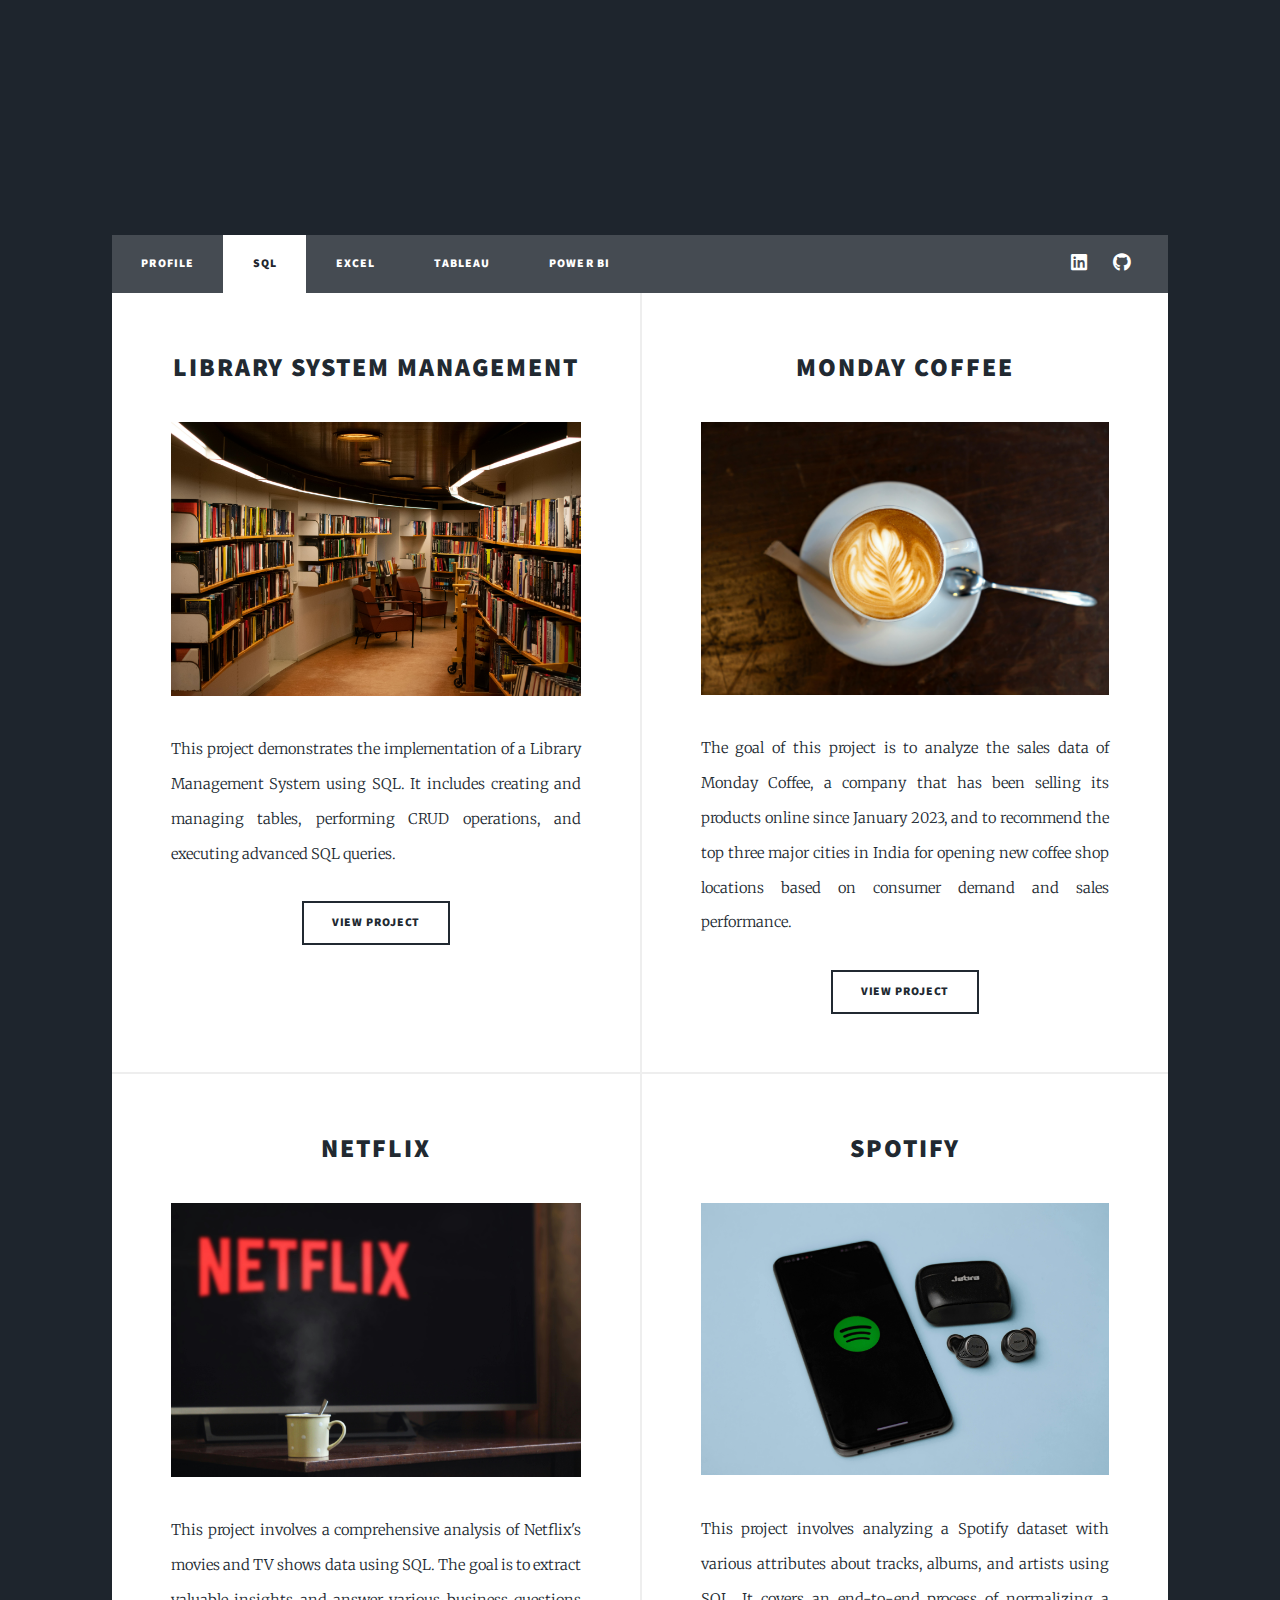
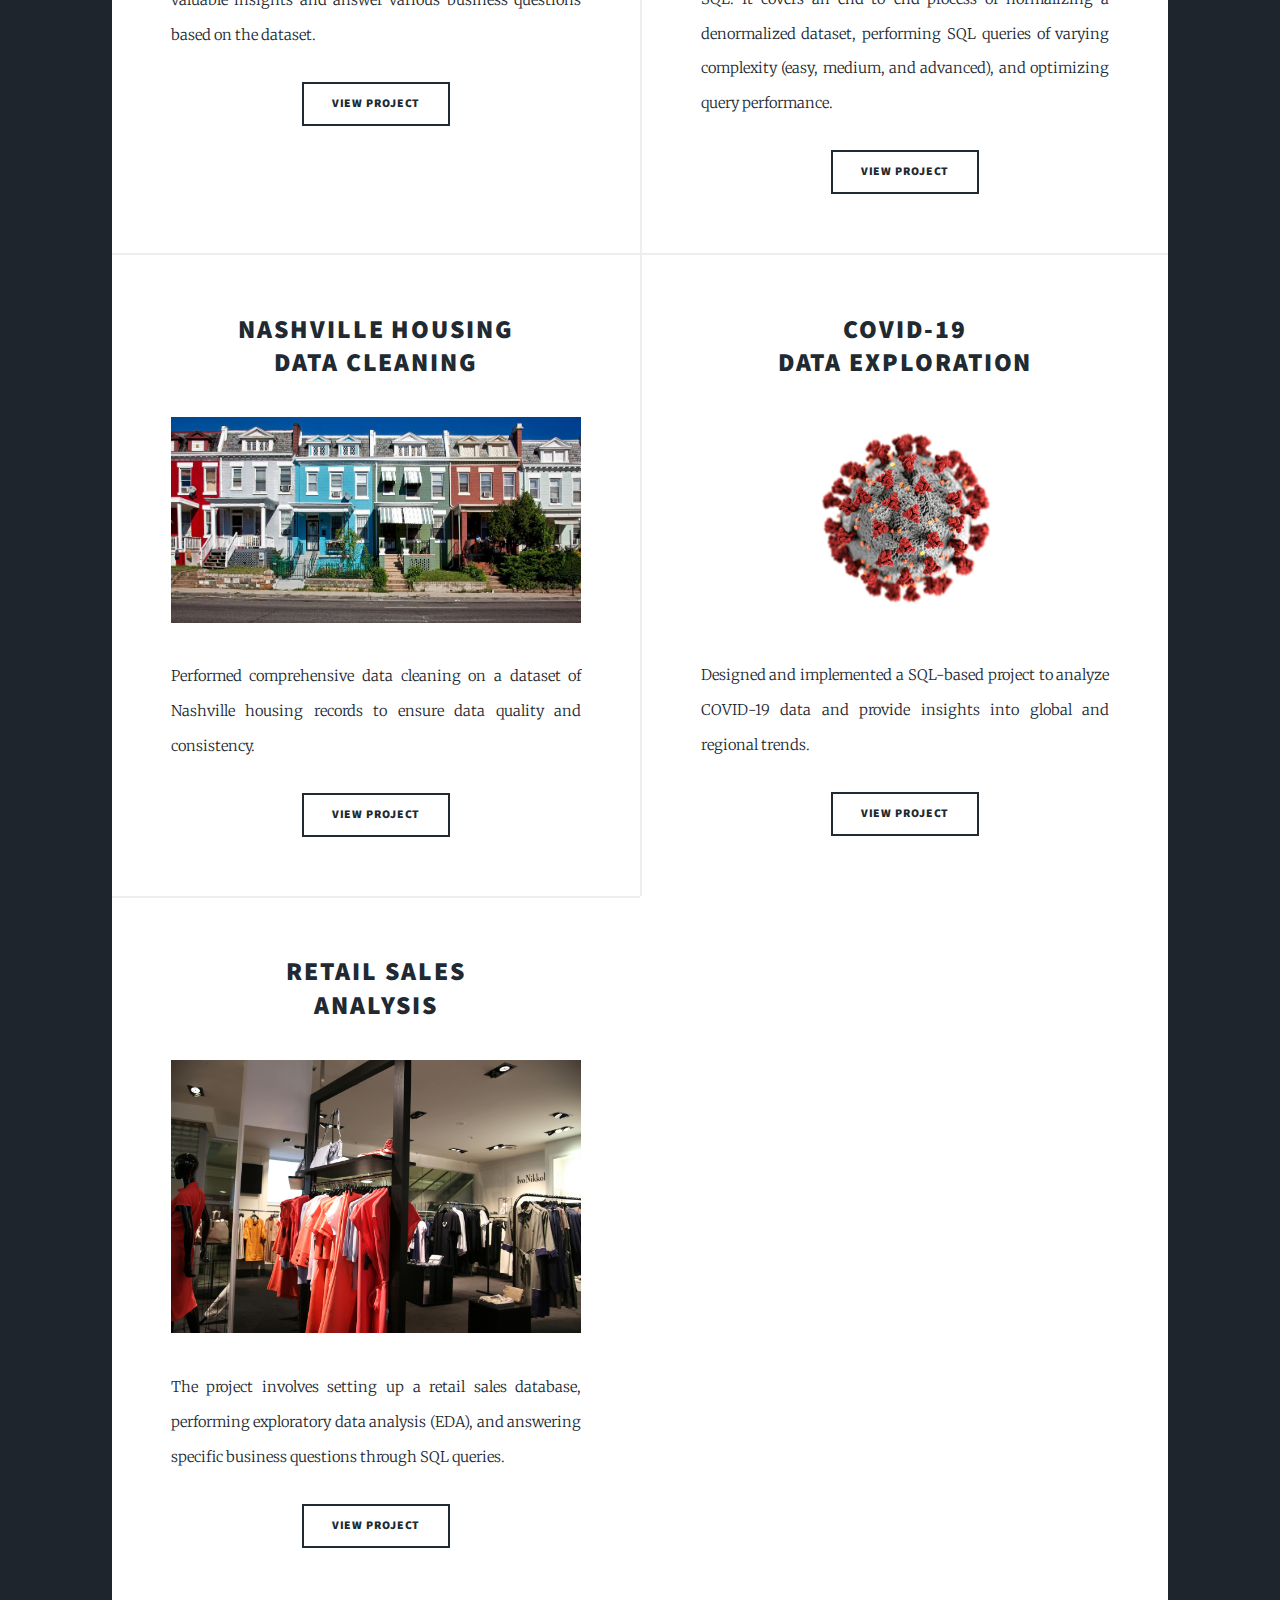
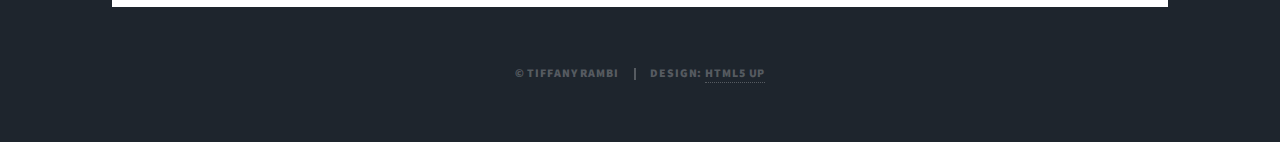
==== index.html @ 9aa333b2 "Add files via upload" ====
<!DOCTYPE HTML>
<!--
	Massively by HTML5 UP
	html5up.net | @ajlkn
	Free for personal and commercial use under the CCA 3.0 license (html5up.net/license)
-->
<html>
	<head>
		<title>Tiffany Rambi</title>
		<meta charset="utf-8" />
		<meta name="viewport" content="width=device-width, initial-scale=1, user-scalable=no" />
		<link rel="stylesheet" href="assets/css/main.css" />
		<noscript><link rel="stylesheet" href="assets/css/noscript.css" /></noscript>
	</head>
	<body class="is-preload">

		<!-- Wrapper -->
			<div>
				<!-- Header -->
					<header id="header">
						<a href="index.html" ></a>
					</header>

				<!-- Nav -->
					<nav id="nav">
						<ul class="links">
							<li><a href="profile.html">Profile</a></li>
							<li class="active"><a href="index.html">SQL</a></li>
							<li><a href="excel.html">Excel</a></li>
							<li><a href="tableau.html">Tableau</a></li>
							<li><a href="power-bi.html">Power BI</a></li>
							<!-- <li><a href="python.html">Python</a></li> -->
							<!--<li><a href="elements.html">Elements</a></li> -->
						</ul>
						<ul class="icons">
							<li><a href="https://www.linkedin.com/in/tiffany-r-a804b2203/" target= "_blank" class="icon brands fa-linkedin"><span class="label">Instagram</span></a></li>
							<li><a href="https://github.com/tiffanyrambi" target= "_blank" class="icon brands fa-github"><span class="label">GitHub</span></a></li>
						</ul>
					</nav>

				<!-- Main -->
					<div id="main">

						<!-- Posts -->
							<section class="posts">
								
								<article>
									<header>
										<h2>Library System Management</h2>
									</header>
									<a class="image fit"><img src="images/library.jpg" alt="" /></a>
									<p>This project demonstrates the implementation of a Library Management System using SQL. It includes creating and managing tables, performing CRUD operations, and executing advanced SQL queries.</p>
									<ul class="actions special">
										<li>
											<a href="https://github.com/tiffanyrambi/Library-System-Management-SQL-Project" target = "_blank" class="button">
												View Project
											</a>
										</li>
									</ul>
								</article>
								<article>
									<header>
										<h2>Monday Coffee</h2>
									</header>
									<a class="image fit"><img src="images/coffee.jpg" alt="" /></a>
									<p>The goal of this project is to analyze the sales data of Monday Coffee, a company that has been selling its products online since January 2023, and to recommend the top three major cities in India for opening new coffee shop locations based on consumer demand and sales performance.</p>
									<ul class="actions special">
										<li>
											<a href="https://github.com/tiffanyrambi/Monday-Coffee-SQL-Project" target = "_blank" class="button">
												View Project
											</a>
										</li>
									</ul>
								</article>
								<article>
									<header>
										<h2>Netflix</h2>
									</header>
									<a class="image fit"><img src="images/netflix.jpg" alt="" /></a>
									<p>This project involves a comprehensive analysis of Netflix's movies and TV shows data using SQL. The goal is to extract valuable insights and answer various business questions based on the dataset. </p>
									<ul class="actions special">
										<li>
											<a href="https://github.com/tiffanyrambi/Netflix-SQL-Project" target = "_blank" class="button">
												View Project
											</a>
										</li>
									</ul>
								</article>
								<article>
									<header>
										<h2>Spotify</h2>
									</header>
									<a class="image fit"><img src="images/spotify1.jpg" alt="" /></a>
									<p>This project involves analyzing a Spotify dataset with various attributes about tracks, albums, and artists using SQL. It covers an end-to-end process of normalizing a denormalized dataset, performing SQL queries of varying complexity (easy, medium, and advanced), and optimizing query performance. </p>
									<ul class="actions special">
										<li>
											<a href="https://github.com/tiffanyrambi/Spotify-SQL-Project" target = "_blank" class="button">
												View Project
											</a>
										</li>
									</ul>
								</article>
								<article>
									<header>
										<h2>Nashville Housing<br />Data Cleaning</h2>
									</header>
									<a class="image fit"><img src="images/house.jpg" alt="" /></a>
									<p>Performed comprehensive data cleaning on a dataset of Nashville housing records to ensure data quality and consistency.</p>
									<ul class="actions special">
										<li><a href="https://github.com/tiffanyrambi/Nashville-Housing-SQL-Project" target= "_blank"class="button">View Project</a></li>
									</ul>
								</article>
								<article>
									<header>
										<h2>Covid-19<br />Data Exploration</h2>
									</header>
									<a class="image fit"><img src="images/covid.png" alt="" /></a>
									<p>Designed and implemented a SQL-based project to analyze COVID-19 data and provide insights into global and regional trends.</p>
									<ul class="actions special">
										<li>
											<a href="https://github.com/tiffanyrambi/Covid-19-SQL-Project" target = "_blank" class="button">
												View Project
											</a>
										</li>
									</ul>
								</article>
								<article>
									<header>
										<h2>Retail Sales<Br/>Analysis</h2>
									</header>
									<a class="image fit"><img src="images/store.jpg" alt="" /></a>
									<p>The project involves setting up a retail sales database, performing exploratory data analysis (EDA), and answering specific business questions through SQL queries.</p>
									<ul class="actions special">
										<li>
											<a href="https://github.com/tiffanyrambi/Retail_Sales_Analysis-SQL-Project" target = "_blank" class="button">
												View Project
											</a>
										</li>
									</ul>
								</article>
							</section>

						<!-- Footer -->
							<!-- <footer>
								<div class="pagination">
									<a href="#" class="previous">Prev</a>
									<a href="#" class="page active">1</a>
									<a href="#" class="page">2</a>
									<a href="#" class="page">3</a>
									<span class="extra">&hellip;</span>
									<a href="#" class="page">8</a>
									<a href="#" class="page">9</a>
									<a href="#" class="page">10</a>
									<a href="#" class="next">Next</a>
								</div>
							</footer> -->

					</div>

				<!-- Footer -->
					

				<!-- Copyright -->
					<div id="copyright">
						<ul><li>&copy; Tiffany Rambi
						</li><li>Design: <a href="https://html5up.net">HTML5 UP</a></li></ul>
					</div>

			</div>

		<!-- Scripts -->
			<script src="assets/js/jquery.min.js"></script>
			<script src="assets/js/jquery.scrollex.min.js"></script>
			<script src="assets/js/jquery.scrolly.min.js"></script>
			<script src="assets/js/browser.min.js"></script>
			<script src="assets/js/breakpoints.min.js"></script>
			<script src="assets/js/util.js"></script>
			<script src="assets/js/main.js"></script>

	</body>
</html>
---- assets/css/main.css ----
@import url(fontawesome-all.min.css);
@import url("https://fonts.googleapis.com/css?family=Merriweather:300,700,300italic,700italic|Source+Sans+Pro:900");

/*
	Massively by HTML5 UP
	html5up.net | @ajlkn
	Free for personal and commercial use under the CCA 3.0 license (html5up.net/license)
*/

html, body, div, span, applet, object,
iframe, h1, h2, h3, h4, h5, h6, p, blockquote,
pre, a, abbr, acronym, address, big, cite,
code, del, dfn, em, img, ins, kbd, q, s, samp,
small, strike, strong, sub, sup, tt, var, b,
u, i, center, dl, dt, dd, ol, ul, li, fieldset,
form, label, legend, table, caption, tbody,
tfoot, thead, tr, th, td, article, aside,
canvas, details, embed, figure, figcaption,
footer, header, hgroup, menu, nav, output, ruby,
section, summary, time, mark, audio, video {
	margin: 0;
	padding: 0;
	border: 0;
	font-size: 100%;
	font: inherit;
	vertical-align: baseline;}

article, aside, details, figcaption, figure,
footer, header, hgroup, menu, nav, section {
	display: block;}

body {
	line-height: 1;
}

ol, ul {
	list-style: none;
}

blockquote, q {
	quotes: none;
}

	blockquote:before, blockquote:after, q:before, q:after {
		content: '';
		content: none;
	}

table {
	border-collapse: collapse;
	border-spacing: 0;
}

body {
	-webkit-text-size-adjust: none;
}

mark {
	background-color: transparent;
	color: inherit;
}

input::-moz-focus-inner {
	border: 0;
	padding: 0;
}

input, select, textarea {
	-moz-appearance: none;
	-webkit-appearance: none;
	-ms-appearance: none;
	appearance: none;
}

/* Basic */

	@-ms-viewport {
		width: device-width;
	}

	body {
		-ms-overflow-style: scrollbar;
	}

	@media screen and (max-width: 480px) {

		html, body {
			min-width: 320px;
		}

	}

	html {
		box-sizing: border-box;
	}

	*, *:before, *:after {
		box-sizing: inherit;
	}

	body {
		background-color: #1e252d;
	}

		body.is-preload *, body.is-preload *:before, body.is-preload *:after {
			-moz-animation: none !important;
			-webkit-animation: none !important;
			-ms-animation: none !important;
			animation: none !important;
			-moz-transition: none !important;
			-webkit-transition: none !important;
			-ms-transition: none !important;
			transition: none !important;
		}

/* Type */

	html {
		font-size: 16pt;
	}

		@media screen and (max-width: 1680px) {

			html {
				font-size: 12pt;
			}

		}

		@media screen and (max-width: 1280px) {

			html {
				font-size: 11pt;
			}

		}

		@media screen and (max-width: 360px) {

			html {
				font-size: 10pt;
			}

		}

	body {
		color: #212931;
	}

	body, input, select, textarea {
		font-family: "Merriweather", Georgia, serif;
		font-weight: 300;
		font-size: 1rem;
		line-height: 2.375;
	}

	a {
		-moz-transition: color 0.2s ease-in-out, background-color 0.2s ease-in-out, border-color 0.2s ease-in-out, box-shadow 0.2s ease-in-out;
		-webkit-transition: color 0.2s ease-in-out, background-color 0.2s ease-in-out, border-color 0.2s ease-in-out, box-shadow 0.2s ease-in-out;
		-ms-transition: color 0.2s ease-in-out, background-color 0.2s ease-in-out, border-color 0.2s ease-in-out, box-shadow 0.2s ease-in-out;
		transition: color 0.2s ease-in-out, background-color 0.2s ease-in-out, border-color 0.2s ease-in-out, box-shadow 0.2s ease-in-out;
		border-bottom: dotted 1px;
		text-decoration: none;
	}

		a:hover {
			border-bottom-color: transparent;
		}

	strong, b {
		font-weight: 600;
	}

	em, i {
		font-style: italic;
	}

	p {
		text-align: justify;
		margin: 0 0 2rem 0;
	}

	h1, h2, h3, h4, h5, h6 {
		font-family: "Source Sans Pro", Helvetica, sans-serif;
		font-weight: 900;
		line-height: 1.5;
		letter-spacing: 0.075em;
		text-transform: uppercase;
		margin: 0 0 1rem 0;
	}

		h1 a, h2 a, h3 a, h4 a, h5 a, h6 a {
			border-bottom: 0;
			color: inherit;
			text-decoration: none;
		}

	h1 {
		font-size: 4rem;
		line-height: 1.1;
		margin: 0 0 2rem 0;
	}

	h2 {
		font-size: 1.75rem;
		line-height: 1.3;
		margin: 0 0 1.5rem 0;
	}

	h3 {
		font-size: 1.25rem;
		margin: 0 0 1.5rem 0;
	}

	h4 {
		font-size: 1rem;
	}

	h5 {
		font-size: 0.9rem;
	}

	h6 {
		font-size: 0.8rem;
	}

	sub {
		font-size: 0.8rem;
		position: relative;
		top: 0.5rem;
	}

	sup {
		font-size: 0.8rem;
		position: relative;
		top: -0.5rem;
	}

	blockquote {
		border-left: solid 4px;
		font-style: italic;
		margin: 0 0 2rem 0;
		padding: 0.5rem 0 0.5rem 2rem;
	}

	code {
		border: solid 2px;
		font-family: "Courier New", monospace;
		font-size: 0.9rem;
		margin: 0 0.25rem;
		padding: 0.25rem 0.65rem;
	}

	pre {
		-webkit-overflow-scrolling: touch;
		font-family: "Courier New", monospace;
		font-size: 0.9rem;
		margin: 0 0 2rem 0;
	}

		pre code {
			display: block;
			line-height: 1.75;
			padding: 1rem 1.5rem;
			overflow-x: auto;
		}

	hr {
		border: 0;
		border-bottom: solid 2px;
		margin: 3rem 0;
	}

		hr.major {
			margin: 5rem 0;
		}

	.align-left {
		text-align: left;
	}

	.align-center {
		text-align: center;
	}

	.align-right {
		text-align: right;
	}

	input, select, textarea {
		color: #212931;
	}

	a {
		color: #212931;
		border-bottom-color: rgba(33, 41, 49, 0.5);
	}

		a:hover {
			border-bottom-color: transparent;
			color: #18bfef !important;
		}

	strong, b {
		color: #212931;
	}

	h1, h2, h3, h4, h5, h6 {
		color: #212931;
	}

	blockquote {
		border-left-color: #eeeeee;
	}

	code {
		background: rgba(220, 220, 220, 0.25);
		border-color: #eeeeee;
	}

	hr {
		border-bottom-color: #eeeeee;
	}

/* Row */

	.row {
		display: flex;
		flex-wrap: wrap;
		box-sizing: border-box;
		align-items: stretch;
	}

		.row > * {
			box-sizing: border-box;
		}

		.row.gtr-uniform > * > :last-child {
			margin-bottom: 0;
		}

		.row.aln-left {
			justify-content: flex-start;
		}

		.row.aln-center {
			justify-content: center;
		}

		.row.aln-right {
			justify-content: flex-end;
		}

		.row.aln-top {
			align-items: flex-start;
		}

		.row.aln-middle {
			align-items: center;
		}

		.row.aln-bottom {
			align-items: flex-end;
		}

		.row > .imp {
			order: -1;
		}

		.row > .col-1 {
			width: 8.33333%;
		}

		.row > .off-1 {
			margin-left: 8.33333%;
		}

		.row > .col-2 {
			width: 16.66667%;
		}

		.row > .off-2 {
			margin-left: 16.66667%;
		}

		.row > .col-3 {
			width: 25%;
		}

		.row > .off-3 {
			margin-left: 25%;
		}

		.row > .col-4 {
			width: 33.33333%;
		}

		.row > .off-4 {
			margin-left: 33.33333%;
		}

		.row > .col-5 {
			width: 41.66667%;
		}

		.row > .off-5 {
			margin-left: 41.66667%;
		}

		.row > .col-6 {
			width: 50%;
		}

		.row > .off-6 {
			margin-left: 50%;
		}

		.row > .col-7 {
			width: 58.33333%;
		}

		.row > .off-7 {
			margin-left: 58.33333%;
		}

		.row > .col-8 {
			width: 66.66667%;
		}

		.row > .off-8 {
			margin-left: 66.66667%;
		}

		.row > .col-9 {
			width: 75%;
		}

		.row > .off-9 {
			margin-left: 75%;
		}

		.row > .col-10 {
			width: 83.33333%;
		}

		.row > .off-10 {
			margin-left: 83.33333%;
		}

		.row > .col-11 {
			width: 91.66667%;
		}

		.row > .off-11 {
			margin-left: 91.66667%;
		}

		.row > .col-12 {
			width: 100%;
		}

		.row > .off-12 {
			margin-left: 100%;
		}

		.row.gtr-0 {
			margin-top: 0;
			margin-left: 0rem;
		}

			.row.gtr-0 > * {
				padding: 0 0 0 0rem;
			}

			.row.gtr-0.gtr-uniform {
				margin-top: 0rem;
			}

				.row.gtr-0.gtr-uniform > * {
					padding-top: 0rem;
				}

		.row.gtr-25 {
			margin-top: 0;
			margin-left: -0.375rem;
		}

			.row.gtr-25 > * {
				padding: 0 0 0 0.375rem;
			}

			.row.gtr-25.gtr-uniform {
				margin-top: -0.375rem;
			}

				.row.gtr-25.gtr-uniform > * {
					padding-top: 0.375rem;
				}

		.row.gtr-50 {
			margin-top: 0;
			margin-left: -0.75rem;
		}

			.row.gtr-50 > * {
				padding: 0 0 0 0.75rem;
			}

			.row.gtr-50.gtr-uniform {
				margin-top: -0.75rem;
			}

				.row.gtr-50.gtr-uniform > * {
					padding-top: 0.75rem;
				}

		.row {
			margin-top: 0;
			margin-left: -1.5rem;
		}

			.row > * {
				padding: 0 0 0 1.5rem;
			}

			.row.gtr-uniform {
				margin-top: -1.5rem;
			}

				.row.gtr-uniform > * {
					padding-top: 1.5rem;
				}

		.row.gtr-150 {
			margin-top: 0;
			margin-left: -2.25rem;
		}

			.row.gtr-150 > * {
				padding: 0 0 0 2.25rem;
			}

			.row.gtr-150.gtr-uniform {
				margin-top: -2.25rem;
			}

				.row.gtr-150.gtr-uniform > * {
					padding-top: 2.25rem;
				}

		.row.gtr-200 {
			margin-top: 0;
			margin-left: -3rem;
		}

			.row.gtr-200 > * {
				padding: 0 0 0 3rem;
			}

			.row.gtr-200.gtr-uniform {
				margin-top: -3rem;
			}

				.row.gtr-200.gtr-uniform > * {
					padding-top: 3rem;
				}

		@media screen and (max-width: 1680px) {

			.row {
				display: flex;
				flex-wrap: wrap;
				box-sizing: border-box;
				align-items: stretch;
			}

				.row > * {
					box-sizing: border-box;
				}

				.row.gtr-uniform > * > :last-child {
					margin-bottom: 0;
				}

				.row.aln-left {
					justify-content: flex-start;
				}

				.row.aln-center {
					justify-content: center;
				}

				.row.aln-right {
					justify-content: flex-end;
				}

				.row.aln-top {
					align-items: flex-start;
				}

				.row.aln-middle {
					align-items: center;
				}

				.row.aln-bottom {
					align-items: flex-end;
				}

				.row > .imp-xlarge {
					order: -1;
				}

				.row > .col-1-xlarge {
					width: 8.33333%;
				}

				.row > .off-1-xlarge {
					margin-left: 8.33333%;
				}

				.row > .col-2-xlarge {
					width: 16.66667%;
				}

				.row > .off-2-xlarge {
					margin-left: 16.66667%;
				}

				.row > .col-3-xlarge {
					width: 25%;
				}

				.row > .off-3-xlarge {
					margin-left: 25%;
				}

				.row > .col-4-xlarge {
					width: 33.33333%;
				}

				.row > .off-4-xlarge {
					margin-left: 33.33333%;
				}

				.row > .col-5-xlarge {
					width: 41.66667%;
				}

				.row > .off-5-xlarge {
					margin-left: 41.66667%;
				}

				.row > .col-6-xlarge {
					width: 50%;
				}

				.row > .off-6-xlarge {
					margin-left: 50%;
				}

				.row > .col-7-xlarge {
					width: 58.33333%;
				}

				.row > .off-7-xlarge {
					margin-left: 58.33333%;
				}

				.row > .col-8-xlarge {
					width: 66.66667%;
				}

				.row > .off-8-xlarge {
					margin-left: 66.66667%;
				}

				.row > .col-9-xlarge {
					width: 75%;
				}

				.row > .off-9-xlarge {
					margin-left: 75%;
				}

				.row > .col-10-xlarge {
					width: 83.33333%;
				}

				.row > .off-10-xlarge {
					margin-left: 83.33333%;
				}

				.row > .col-11-xlarge {
					width: 91.66667%;
				}

				.row > .off-11-xlarge {
					margin-left: 91.66667%;
				}

				.row > .col-12-xlarge {
					width: 100%;
				}

				.row > .off-12-xlarge {
					margin-left: 100%;
				}

				.row.gtr-0 {
					margin-top: 0;
					margin-left: 0rem;
				}

					.row.gtr-0 > * {
						padding: 0 0 0 0rem;
					}

					.row.gtr-0.gtr-uniform {
						margin-top: 0rem;
					}

						.row.gtr-0.gtr-uniform > * {
							padding-top: 0rem;
						}

				.row.gtr-25 {
					margin-top: 0;
					margin-left: -0.375rem;
				}

					.row.gtr-25 > * {
						padding: 0 0 0 0.375rem;
					}

					.row.gtr-25.gtr-uniform {
						margin-top: -0.375rem;
					}

						.row.gtr-25.gtr-uniform > * {
							padding-top: 0.375rem;
						}

				.row.gtr-50 {
					margin-top: 0;
					margin-left: -0.75rem;
				}

					.row.gtr-50 > * {
						padding: 0 0 0 0.75rem;
					}

					.row.gtr-50.gtr-uniform {
						margin-top: -0.75rem;
					}

						.row.gtr-50.gtr-uniform > * {
							padding-top: 0.75rem;
						}

				.row {
					margin-top: 0;
					margin-left: -1.5rem;
				}

					.row > * {
						padding: 0 0 0 1.5rem;
					}

					.row.gtr-uniform {
						margin-top: -1.5rem;
					}

						.row.gtr-uniform > * {
							padding-top: 1.5rem;
						}

				.row.gtr-150 {
					margin-top: 0;
					margin-left: -2.25rem;
				}

					.row.gtr-150 > * {
						padding: 0 0 0 2.25rem;
					}

					.row.gtr-150.gtr-uniform {
						margin-top: -2.25rem;
					}

						.row.gtr-150.gtr-uniform > * {
							padding-top: 2.25rem;
						}

				.row.gtr-200 {
					margin-top: 0;
					margin-left: -3rem;
				}

					.row.gtr-200 > * {
						padding: 0 0 0 3rem;
					}

					.row.gtr-200.gtr-uniform {
						margin-top: -3rem;
					}

						.row.gtr-200.gtr-uniform > * {
							padding-top: 3rem;
						}

		}

		@media screen and (max-width: 1280px) {

			.row {
				display: flex;
				flex-wrap: wrap;
				box-sizing: border-box;
				align-items: stretch;
			}

				.row > * {
					box-sizing: border-box;
				}

				.row.gtr-uniform > * > :last-child {
					margin-bottom: 0;
				}

				.row.aln-left {
					justify-content: flex-start;
				}

				.row.aln-center {
					justify-content: center;
				}

				.row.aln-right {
					justify-content: flex-end;
				}

				.row.aln-top {
					align-items: flex-start;
				}

				.row.aln-middle {
					align-items: center;
				}

				.row.aln-bottom {
					align-items: flex-end;
				}

				.row > .imp-large {
					order: -1;
				}

				.row > .col-1-large {
					width: 8.33333%;
				}

				.row > .off-1-large {
					margin-left: 8.33333%;
				}

				.row > .col-2-large {
					width: 16.66667%;
				}

				.row > .off-2-large {
					margin-left: 16.66667%;
				}

				.row > .col-3-large {
					width: 25%;
				}

				.row > .off-3-large {
					margin-left: 25%;
				}

				.row > .col-4-large {
					width: 33.33333%;
				}

				.row > .off-4-large {
					margin-left: 33.33333%;
				}

				.row > .col-5-large {
					width: 41.66667%;
				}

				.row > .off-5-large {
					margin-left: 41.66667%;
				}

				.row > .col-6-large {
					width: 50%;
				}

				.row > .off-6-large {
					margin-left: 50%;
				}

				.row > .col-7-large {
					width: 58.33333%;
				}

				.row > .off-7-large {
					margin-left: 58.33333%;
				}

				.row > .col-8-large {
					width: 66.66667%;
				}

				.row > .off-8-large {
					margin-left: 66.66667%;
				}

				.row > .col-9-large {
					width: 75%;
				}

				.row > .off-9-large {
					margin-left: 75%;
				}

				.row > .col-10-large {
					width: 83.33333%;
				}

				.row > .off-10-large {
					margin-left: 83.33333%;
				}

				.row > .col-11-large {
					width: 91.66667%;
				}

				.row > .off-11-large {
					margin-left: 91.66667%;
				}

				.row > .col-12-large {
					width: 100%;
				}

				.row > .off-12-large {
					margin-left: 100%;
				}

				.row.gtr-0 {
					margin-top: 0;
					margin-left: 0rem;
				}

					.row.gtr-0 > * {
						padding: 0 0 0 0rem;
					}

					.row.gtr-0.gtr-uniform {
						margin-top: 0rem;
					}

						.row.gtr-0.gtr-uniform > * {
							padding-top: 0rem;
						}

				.row.gtr-25 {
					margin-top: 0;
					margin-left: -0.375rem;
				}

					.row.gtr-25 > * {
						padding: 0 0 0 0.375rem;
					}

					.row.gtr-25.gtr-uniform {
						margin-top: -0.375rem;
					}

						.row.gtr-25.gtr-uniform > * {
							padding-top: 0.375rem;
						}

				.row.gtr-50 {
					margin-top: 0;
					margin-left: -0.75rem;
				}

					.row.gtr-50 > * {
						padding: 0 0 0 0.75rem;
					}

					.row.gtr-50.gtr-uniform {
						margin-top: -0.75rem;
					}

						.row.gtr-50.gtr-uniform > * {
							padding-top: 0.75rem;
						}

				.row {
					margin-top: 0;
					margin-left: -1.5rem;
				}

					.row > * {
						padding: 0 0 0 1.5rem;
					}

					.row.gtr-uniform {
						margin-top: -1.5rem;
					}

						.row.gtr-uniform > * {
							padding-top: 1.5rem;
						}

				.row.gtr-150 {
					margin-top: 0;
					margin-left: -2.25rem;
				}

					.row.gtr-150 > * {
						padding: 0 0 0 2.25rem;
					}

					.row.gtr-150.gtr-uniform {
						margin-top: -2.25rem;
					}

						.row.gtr-150.gtr-uniform > * {
							padding-top: 2.25rem;
						}

				.row.gtr-200 {
					margin-top: 0;
					margin-left: -3rem;
				}

					.row.gtr-200 > * {
						padding: 0 0 0 3rem;
					}

					.row.gtr-200.gtr-uniform {
						margin-top: -3rem;
					}

						.row.gtr-200.gtr-uniform > * {
							padding-top: 3rem;
						}

		}

		@media screen and (max-width: 980px) {

			.row {
				display: flex;
				flex-wrap: wrap;
				box-sizing: border-box;
				align-items: stretch;
			}

				.row > * {
					box-sizing: border-box;
				}

				.row.gtr-uniform > * > :last-child {
					margin-bottom: 0;
				}

				.row.aln-left {
					justify-content: flex-start;
				}

				.row.aln-center {
					justify-content: center;
				}

				.row.aln-right {
					justify-content: flex-end;
				}

				.row.aln-top {
					align-items: flex-start;
				}

				.row.aln-middle {
					align-items: center;
				}

				.row.aln-bottom {
					align-items: flex-end;
				}

				.row > .imp-medium {
					order: -1;
				}

				.row > .col-1-medium {
					width: 8.33333%;
				}

				.row > .off-1-medium {
					margin-left: 8.33333%;
				}

				.row > .col-2-medium {
					width: 16.66667%;
				}

				.row > .off-2-medium {
					margin-left: 16.66667%;
				}

				.row > .col-3-medium {
					width: 25%;
				}

				.row > .off-3-medium {
					margin-left: 25%;
				}

				.row > .col-4-medium {
					width: 33.33333%;
				}

				.row > .off-4-medium {
					margin-left: 33.33333%;
				}

				.row > .col-5-medium {
					width: 41.66667%;
				}

				.row > .off-5-medium {
					margin-left: 41.66667%;
				}

				.row > .col-6-medium {
					width: 50%;
				}

				.row > .off-6-medium {
					margin-left: 50%;
				}

				.row > .col-7-medium {
					width: 58.33333%;
				}

				.row > .off-7-medium {
					margin-left: 58.33333%;
				}

				.row > .col-8-medium {
					width: 66.66667%;
				}

				.row > .off-8-medium {
					margin-left: 66.66667%;
				}

				.row > .col-9-medium {
					width: 75%;
				}

				.row > .off-9-medium {
					margin-left: 75%;
				}

				.row > .col-10-medium {
					width: 83.33333%;
				}

				.row > .off-10-medium {
					margin-left: 83.33333%;
				}

				.row > .col-11-medium {
					width: 91.66667%;
				}

				.row > .off-11-medium {
					margin-left: 91.66667%;
				}

				.row > .col-12-medium {
					width: 100%;
				}

				.row > .off-12-medium {
					margin-left: 100%;
				}

				.row.gtr-0 {
					margin-top: 0;
					margin-left: 0rem;
				}

					.row.gtr-0 > * {
						padding: 0 0 0 0rem;
					}

					.row.gtr-0.gtr-uniform {
						margin-top: 0rem;
					}

						.row.gtr-0.gtr-uniform > * {
							padding-top: 0rem;
						}

				.row.gtr-25 {
					margin-top: 0;
					margin-left: -0.375rem;
				}

					.row.gtr-25 > * {
						padding: 0 0 0 0.375rem;
					}

					.row.gtr-25.gtr-uniform {
						margin-top: -0.375rem;
					}

						.row.gtr-25.gtr-uniform > * {
							padding-top: 0.375rem;
						}

				.row.gtr-50 {
					margin-top: 0;
					margin-left: -0.75rem;
				}

					.row.gtr-50 > * {
						padding: 0 0 0 0.75rem;
					}

					.row.gtr-50.gtr-uniform {
						margin-top: -0.75rem;
					}

						.row.gtr-50.gtr-uniform > * {
							padding-top: 0.75rem;
						}

				.row {
					margin-top: 0;
					margin-left: -1.5rem;
				}

					.row > * {
						padding: 0 0 0 1.5rem;
					}

					.row.gtr-uniform {
						margin-top: -1.5rem;
					}

						.row.gtr-uniform > * {
							padding-top: 1.5rem;
						}

				.row.gtr-150 {
					margin-top: 0;
					margin-left: -2.25rem;
				}

					.row.gtr-150 > * {
						padding: 0 0 0 2.25rem;
					}

					.row.gtr-150.gtr-uniform {
						margin-top: -2.25rem;
					}

						.row.gtr-150.gtr-uniform > * {
							padding-top: 2.25rem;
						}

				.row.gtr-200 {
					margin-top: 0;
					margin-left: -3rem;
				}

					.row.gtr-200 > * {
						padding: 0 0 0 3rem;
					}

					.row.gtr-200.gtr-uniform {
						margin-top: -3rem;
					}

						.row.gtr-200.gtr-uniform > * {
							padding-top: 3rem;
						}

		}

		@media screen and (max-width: 736px) {

			.row {
				display: flex;
				flex-wrap: wrap;
				box-sizing: border-box;
				align-items: stretch;
			}

				.row > * {
					box-sizing: border-box;
				}

				.row.gtr-uniform > * > :last-child {
					margin-bottom: 0;
				}

				.row.aln-left {
					justify-content: flex-start;
				}

				.row.aln-center {
					justify-content: center;
				}

				.row.aln-right {
					justify-content: flex-end;
				}

				.row.aln-top {
					align-items: flex-start;
				}

				.row.aln-middle {
					align-items: center;
				}

				.row.aln-bottom {
					align-items: flex-end;
				}

				.row > .imp-small {
					order: -1;
				}

				.row > .col-1-small {
					width: 8.33333%;
				}

				.row > .off-1-small {
					margin-left: 8.33333%;
				}

				.row > .col-2-small {
					width: 16.66667%;
				}

				.row > .off-2-small {
					margin-left: 16.66667%;
				}

				.row > .col-3-small {
					width: 25%;
				}

				.row > .off-3-small {
					margin-left: 25%;
				}

				.row > .col-4-small {
					width: 33.33333%;
				}

				.row > .off-4-small {
					margin-left: 33.33333%;
				}

				.row > .col-5-small {
					width: 41.66667%;
				}

				.row > .off-5-small {
					margin-left: 41.66667%;
				}

				.row > .col-6-small {
					width: 50%;
				}

				.row > .off-6-small {
					margin-left: 50%;
				}

				.row > .col-7-small {
					width: 58.33333%;
				}

				.row > .off-7-small {
					margin-left: 58.33333%;
				}

				.row > .col-8-small {
					width: 66.66667%;
				}

				.row > .off-8-small {
					margin-left: 66.66667%;
				}

				.row > .col-9-small {
					width: 75%;
				}

				.row > .off-9-small {
					margin-left: 75%;
				}

				.row > .col-10-small {
					width: 83.33333%;
				}

				.row > .off-10-small {
					margin-left: 83.33333%;
				}

				.row > .col-11-small {
					width: 91.66667%;
				}

				.row > .off-11-small {
					margin-left: 91.66667%;
				}

				.row > .col-12-small {
					width: 100%;
				}

				.row > .off-12-small {
					margin-left: 100%;
				}

				.row.gtr-0 {
					margin-top: 0;
					margin-left: 0rem;
				}

					.row.gtr-0 > * {
						padding: 0 0 0 0rem;
					}

					.row.gtr-0.gtr-uniform {
						margin-top: 0rem;
					}

						.row.gtr-0.gtr-uniform > * {
							padding-top: 0rem;
						}

				.row.gtr-25 {
					margin-top: 0;
					margin-left: -0.375rem;
				}

					.row.gtr-25 > * {
						padding: 0 0 0 0.375rem;
					}

					.row.gtr-25.gtr-uniform {
						margin-top: -0.375rem;
					}

						.row.gtr-25.gtr-uniform > * {
							padding-top: 0.375rem;
						}

				.row.gtr-50 {
					margin-top: 0;
					margin-left: -0.75rem;
				}

					.row.gtr-50 > * {
						padding: 0 0 0 0.75rem;
					}

					.row.gtr-50.gtr-uniform {
						margin-top: -0.75rem;
					}

						.row.gtr-50.gtr-uniform > * {
							padding-top: 0.75rem;
						}

				.row {
					margin-top: 0;
					margin-left: -1.5rem;
				}

					.row > * {
						padding: 0 0 0 1.5rem;
					}

					.row.gtr-uniform {
						margin-top: -1.5rem;
					}

						.row.gtr-uniform > * {
							padding-top: 1.5rem;
						}

				.row.gtr-150 {
					margin-top: 0;
					margin-left: -2.25rem;
				}

					.row.gtr-150 > * {
						padding: 0 0 0 2.25rem;
					}

					.row.gtr-150.gtr-uniform {
						margin-top: -2.25rem;
					}

						.row.gtr-150.gtr-uniform > * {
							padding-top: 2.25rem;
						}

				.row.gtr-200 {
					margin-top: 0;
					margin-left: -3rem;
				}

					.row.gtr-200 > * {
						padding: 0 0 0 3rem;
					}

					.row.gtr-200.gtr-uniform {
						margin-top: -3rem;
					}

						.row.gtr-200.gtr-uniform > * {
							padding-top: 3rem;
						}

		}

		@media screen and (max-width: 480px) {

			.row {
				display: flex;
				flex-wrap: wrap;
				box-sizing: border-box;
				align-items: stretch;
			}

				.row > * {
					box-sizing: border-box;
				}

				.row.gtr-uniform > * > :last-child {
					margin-bottom: 0;
				}

				.row.aln-left {
					justify-content: flex-start;
				}

				.row.aln-center {
					justify-content: center;
				}

				.row.aln-right {
					justify-content: flex-end;
				}

				.row.aln-top {
					align-items: flex-start;
				}

				.row.aln-middle {
					align-items: center;
				}

				.row.aln-bottom {
					align-items: flex-end;
				}

				.row > .imp-xsmall {
					order: -1;
				}

				.row > .col-1-xsmall {
					width: 8.33333%;
				}

				.row > .off-1-xsmall {
					margin-left: 8.33333%;
				}

				.row > .col-2-xsmall {
					width: 16.66667%;
				}

				.row > .off-2-xsmall {
					margin-left: 16.66667%;
				}

				.row > .col-3-xsmall {
					width: 25%;
				}

				.row > .off-3-xsmall {
					margin-left: 25%;
				}

				.row > .col-4-xsmall {
					width: 33.33333%;
				}

				.row > .off-4-xsmall {
					margin-left: 33.33333%;
				}

				.row > .col-5-xsmall {
					width: 41.66667%;
				}

				.row > .off-5-xsmall {
					margin-left: 41.66667%;
				}

				.row > .col-6-xsmall {
					width: 50%;
				}

				.row > .off-6-xsmall {
					margin-left: 50%;
				}

				.row > .col-7-xsmall {
					width: 58.33333%;
				}

				.row > .off-7-xsmall {
					margin-left: 58.33333%;
				}

				.row > .col-8-xsmall {
					width: 66.66667%;
				}

				.row > .off-8-xsmall {
					margin-left: 66.66667%;
				}

				.row > .col-9-xsmall {
					width: 75%;
				}

				.row > .off-9-xsmall {
					margin-left: 75%;
				}

				.row > .col-10-xsmall {
					width: 83.33333%;
				}

				.row > .off-10-xsmall {
					margin-left: 83.33333%;
				}

				.row > .col-11-xsmall {
					width: 91.66667%;
				}

				.row > .off-11-xsmall {
					margin-left: 91.66667%;
				}

				.row > .col-12-xsmall {
					width: 100%;
				}

				.row > .off-12-xsmall {
					margin-left: 100%;
				}

				.row.gtr-0 {
					margin-top: 0;
					margin-left: 0rem;
				}

					.row.gtr-0 > * {
						padding: 0 0 0 0rem;
					}

					.row.gtr-0.gtr-uniform {
						margin-top: 0rem;
					}

						.row.gtr-0.gtr-uniform > * {
							padding-top: 0rem;
						}

				.row.gtr-25 {
					margin-top: 0;
					margin-left: -0.375rem;
				}

					.row.gtr-25 > * {
						padding: 0 0 0 0.375rem;
					}

					.row.gtr-25.gtr-uniform {
						margin-top: -0.375rem;
					}

						.row.gtr-25.gtr-uniform > * {
							padding-top: 0.375rem;
						}

				.row.gtr-50 {
					margin-top: 0;
					margin-left: -0.75rem;
				}

					.row.gtr-50 > * {
						padding: 0 0 0 0.75rem;
					}

					.row.gtr-50.gtr-uniform {
						margin-top: -0.75rem;
					}

						.row.gtr-50.gtr-uniform > * {
							padding-top: 0.75rem;
						}

				.row {
					margin-top: 0;
					margin-left: -1.5rem;
				}

					.row > * {
						padding: 0 0 0 1.5rem;
					}

					.row.gtr-uniform {
						margin-top: -1.5rem;
					}

						.row.gtr-uniform > * {
							padding-top: 1.5rem;
						}

				.row.gtr-150 {
					margin-top: 0;
					margin-left: -2.25rem;
				}

					.row.gtr-150 > * {
						padding: 0 0 0 2.25rem;
					}

					.row.gtr-150.gtr-uniform {
						margin-top: -2.25rem;
					}

						.row.gtr-150.gtr-uniform > * {
							padding-top: 2.25rem;
						}

				.row.gtr-200 {
					margin-top: 0;
					margin-left: -3rem;
				}

					.row.gtr-200 > * {
						padding: 0 0 0 3rem;
					}

					.row.gtr-200.gtr-uniform {
						margin-top: -3rem;
					}

						.row.gtr-200.gtr-uniform > * {
							padding-top: 3rem;
						}

		}

		@media screen and (max-width: 360px) {

			.row {
				display: flex;
				flex-wrap: wrap;
				box-sizing: border-box;
				align-items: stretch;
			}

				.row > * {
					box-sizing: border-box;
				}

				.row.gtr-uniform > * > :last-child {
					margin-bottom: 0;
				}

				.row.aln-left {
					justify-content: flex-start;
				}

				.row.aln-center {
					justify-content: center;
				}

				.row.aln-right {
					justify-content: flex-end;
				}

				.row.aln-top {
					align-items: flex-start;
				}

				.row.aln-middle {
					align-items: center;
				}

				.row.aln-bottom {
					align-items: flex-end;
				}

				.row > .imp-xxsmall {
					order: -1;
				}

				.row > .col-1-xxsmall {
					width: 8.33333%;
				}

				.row > .off-1-xxsmall {
					margin-left: 8.33333%;
				}

				.row > .col-2-xxsmall {
					width: 16.66667%;
				}

				.row > .off-2-xxsmall {
					margin-left: 16.66667%;
				}

				.row > .col-3-xxsmall {
					width: 25%;
				}

				.row > .off-3-xxsmall {
					margin-left: 25%;
				}

				.row > .col-4-xxsmall {
					width: 33.33333%;
				}

				.row > .off-4-xxsmall {
					margin-left: 33.33333%;
				}

				.row > .col-5-xxsmall {
					width: 41.66667%;
				}

				.row > .off-5-xxsmall {
					margin-left: 41.66667%;
				}

				.row > .col-6-xxsmall {
					width: 50%;
				}

				.row > .off-6-xxsmall {
					margin-left: 50%;
				}

				.row > .col-7-xxsmall {
					width: 58.33333%;
				}

				.row > .off-7-xxsmall {
					margin-left: 58.33333%;
				}

				.row > .col-8-xxsmall {
					width: 66.66667%;
				}

				.row > .off-8-xxsmall {
					margin-left: 66.66667%;
				}

				.row > .col-9-xxsmall {
					width: 75%;
				}

				.row > .off-9-xxsmall {
					margin-left: 75%;
				}

				.row > .col-10-xxsmall {
					width: 83.33333%;
				}

				.row > .off-10-xxsmall {
					margin-left: 83.33333%;
				}

				.row > .col-11-xxsmall {
					width: 91.66667%;
				}

				.row > .off-11-xxsmall {
					margin-left: 91.66667%;
				}

				.row > .col-12-xxsmall {
					width: 100%;
				}

				.row > .off-12-xxsmall {
					margin-left: 100%;
				}

				.row.gtr-0 {
					margin-top: 0;
					margin-left: 0rem;
				}

					.row.gtr-0 > * {
						padding: 0 0 0 0rem;
					}

					.row.gtr-0.gtr-uniform {
						margin-top: 0rem;
					}

						.row.gtr-0.gtr-uniform > * {
							padding-top: 0rem;
						}

				.row.gtr-25 {
					margin-top: 0;
					margin-left: -0.375rem;
				}

					.row.gtr-25 > * {
						padding: 0 0 0 0.375rem;
					}

					.row.gtr-25.gtr-uniform {
						margin-top: -0.375rem;
					}

						.row.gtr-25.gtr-uniform > * {
							padding-top: 0.375rem;
						}

				.row.gtr-50 {
					margin-top: 0;
					margin-left: -0.75rem;
				}

					.row.gtr-50 > * {
						padding: 0 0 0 0.75rem;
					}

					.row.gtr-50.gtr-uniform {
						margin-top: -0.75rem;
					}

						.row.gtr-50.gtr-uniform > * {
							padding-top: 0.75rem;
						}

				.row {
					margin-top: 0;
					margin-left: -1.5rem;
				}

					.row > * {
						padding: 0 0 0 1.5rem;
					}

					.row.gtr-uniform {
						margin-top: -1.5rem;
					}

						.row.gtr-uniform > * {
							padding-top: 1.5rem;
						}

				.row.gtr-150 {
					margin-top: 0;
					margin-left: -2.25rem;
				}

					.row.gtr-150 > * {
						padding: 0 0 0 2.25rem;
					}

					.row.gtr-150.gtr-uniform {
						margin-top: -2.25rem;
					}

						.row.gtr-150.gtr-uniform > * {
							padding-top: 2.25rem;
						}

				.row.gtr-200 {
					margin-top: 0;
					margin-left: -3rem;
				}

					.row.gtr-200 > * {
						padding: 0 0 0 3rem;
					}

					.row.gtr-200.gtr-uniform {
						margin-top: -3rem;
					}

						.row.gtr-200.gtr-uniform > * {
							padding-top: 3rem;
						}

		}

/* Box */

	.box {
		border: solid 2px;
		margin-bottom: 2rem;
		padding: 1.5rem;
	}

		.box > :last-child,
		.box > :last-child > :last-child,
		.box > :last-child > :last-child > :last-child {
			margin-bottom: 0;
		}

		.box.alt {
			border: 0;
			border-radius: 0;
			padding: 0;
		}

	.box {
		border-color: #eeeeee;
	}

/* Button */

	input[type="submit"],
	input[type="reset"],
	input[type="button"],
	button,
	.button {
		-moz-appearance: none;
		-webkit-appearance: none;
		-ms-appearance: none;
		appearance: none;
		-moz-transition: background-color 0.2s ease-in-out, box-shadow 0.2s ease-in-out, color 0.2s ease-in-out;
		-webkit-transition: background-color 0.2s ease-in-out, box-shadow 0.2s ease-in-out, color 0.2s ease-in-out;
		-ms-transition: background-color 0.2s ease-in-out, box-shadow 0.2s ease-in-out, color 0.2s ease-in-out;
		transition: background-color 0.2s ease-in-out, box-shadow 0.2s ease-in-out, color 0.2s ease-in-out;
		border: 0;
		border-radius: 0;
		cursor: pointer;
		display: inline-block;
		font-family: "Source Sans Pro", Helvetica, sans-serif;
		font-size: 0.8rem;
		font-weight: 900;
		letter-spacing: 0.075em;
		height: 3rem;
		line-height: 3rem;
		padding: 0 2rem;
		text-align: center;
		text-decoration: none;
		text-transform: uppercase;
		white-space: nowrap;
	}

		input[type="submit"].icon:before,
		input[type="reset"].icon:before,
		input[type="button"].icon:before,
		button.icon:before,
		.button.icon:before {
			margin-right: 0.5rem;
		}

		input[type="submit"].icon.solo,
		input[type="reset"].icon.solo,
		input[type="button"].icon.solo,
		button.icon.solo,
		.button.icon.solo {
			position: relative;
			width: 4rem;
			height: 4rem;
			line-height: 4rem;
			border-radius: 4rem;
			text-indent: 4rem;
			overflow: hidden;
			padding: 0;
			white-space: nowrap;
		}

			input[type="submit"].icon.solo:before,
			input[type="reset"].icon.solo:before,
			input[type="button"].icon.solo:before,
			button.icon.solo:before,
			.button.icon.solo:before {
				position: absolute;
				display: block;
				top: 0;
				left: 0;
				width: inherit;
				height: inherit;
				line-height: inherit;
				font-size: 1.25rem;
				margin-right: 0;
				text-align: center;
				text-indent: 0;
			}

		input[type="submit"].fit,
		input[type="reset"].fit,
		input[type="button"].fit,
		button.fit,
		.button.fit {
			width: 100%;
		}

		input[type="submit"].small,
		input[type="reset"].small,
		input[type="button"].small,
		button.small,
		.button.small {
			font-size: 0.7rem;
			height: 2.5rem;
			line-height: 2.5rem;
			padding: 0 1.5rem;
		}

		input[type="submit"].large,
		input[type="reset"].large,
		input[type="button"].large,
		button.large,
		.button.large {
			font-size: 0.9rem;
			height: 3.5rem;
			line-height: 3.5rem;
			padding: 0 2.75rem;
		}

		@media screen and (max-width: 980px) {

			input[type="submit"],
			input[type="reset"],
			input[type="button"],
			button,
			.button {
				font-size: 0.9rem;
				height: 3.25rem;
				line-height: 3.25rem;
			}

				input[type="submit"].large,
				input[type="reset"].large,
				input[type="button"].large,
				button.large,
				.button.large {
					font-size: 1rem;
					height: 3.75rem;
					line-height: 3.75rem;
				}

		}

		input[type="submit"].disabled, input[type="submit"]:disabled,
		input[type="reset"].disabled,
		input[type="reset"]:disabled,
		input[type="button"].disabled,
		input[type="button"]:disabled,
		button.disabled,
		button:disabled,
		.button.disabled,
		.button:disabled {
			pointer-events: none;
			opacity: 0.25;
		}

	input[type="submit"],
	input[type="reset"],
	input[type="button"],
	button,
	.button {
		background-color: transparent;
		box-shadow: inset 0 0 0 2px #212931;
		color: #212931 !important;
	}

		input[type="submit"]:hover,
		input[type="reset"]:hover,
		input[type="button"]:hover,
		button:hover,
		.button:hover {
			box-shadow: inset 0 0 0 2px #18bfef;
			color: #18bfef !important;
		}

		input[type="submit"].primary,
		input[type="reset"].primary,
		input[type="button"].primary,
		button.primary,
		.button.primary {
			background-color: #212931;
			box-shadow: none;
			color: #ffffff !important;
		}

			input[type="submit"].primary:hover,
			input[type="reset"].primary:hover,
			input[type="button"].primary:hover,
			button.primary:hover,
			.button.primary:hover {
				background-color: #18bfef;
			}

/* Form */

	form {
		margin: 0 0 2rem 0;
	}

		form > :last-child {
			margin-bottom: 0;
		}

		form > .fields {
			display: -moz-flex;
			display: -webkit-flex;
			display: -ms-flex;
			display: flex;
			-moz-flex-wrap: wrap;
			-webkit-flex-wrap: wrap;
			-ms-flex-wrap: wrap;
			flex-wrap: wrap;
			width: calc(100% + 3rem);
			margin: -1.5rem 0 2rem -1.5rem;
		}

			form > .fields > .field {
				-moz-flex-grow: 0;
				-webkit-flex-grow: 0;
				-ms-flex-grow: 0;
				flex-grow: 0;
				-moz-flex-shrink: 0;
				-webkit-flex-shrink: 0;
				-ms-flex-shrink: 0;
				flex-shrink: 0;
				padding: 1.5rem 0 0 1.5rem;
				width: calc(100% - 1.5rem);
			}

				form > .fields > .field.half {
					width: calc(50% - 0.75rem);
				}

				form > .fields > .field.third {
					width: calc(100%/3 - 0.5rem);
				}

				form > .fields > .field.quarter {
					width: calc(25% - 0.375rem);
				}

		@media screen and (max-width: 480px) {

			form > .fields {
				width: calc(100% + 3rem);
				margin: -1.5rem 0 2rem -1.5rem;
			}

				form > .fields > .field {
					padding: 1.5rem 0 0 1.5rem;
					width: calc(100% - 1.5rem);
				}

					form > .fields > .field.half {
						width: calc(100% - 1.5rem);
					}

					form > .fields > .field.third {
						width: calc(100% - 1.5rem);
					}

					form > .fields > .field.quarter {
						width: calc(100% - 1.5rem);
					}

		}

	label {
		display: block;
		font-family: "Source Sans Pro", Helvetica, sans-serif;
		font-weight: 900;
		line-height: 1.5;
		letter-spacing: 0.075em;
		font-size: 0.8rem;
		text-transform: uppercase;
		margin: 0 0 0.75rem 0;
	}

		@media screen and (max-width: 980px) {

			label {
				font-size: 0.9rem;
			}

		}

	input[type="text"],
	input[type="password"],
	input[type="email"],
	select,
	textarea {
		-moz-appearance: none;
		-webkit-appearance: none;
		-ms-appearance: none;
		appearance: none;
		background: transparent;
		border-radius: 0;
		border: solid 2px;
		color: inherit;
		display: block;
		outline: 0;
		padding: 0 1rem;
		text-decoration: none;
		width: 100%;
	}

		input[type="text"]:invalid,
		input[type="password"]:invalid,
		input[type="email"]:invalid,
		select:invalid,
		textarea:invalid {
			box-shadow: none;
		}

	select {
		background-size: 1.25rem;
		background-repeat: no-repeat;
		background-position: calc(100% - 1rem) center;
		height: 3rem;
		padding-right: 3rem;
		text-overflow: ellipsis;
	}

		select:focus::-ms-value {
			background-color: transparent;
		}

		select::-ms-expand {
			display: none;
		}

	input[type="text"],
	input[type="password"],
	input[type="email"],
	select {
		height: 3rem;
	}

	textarea {
		padding: 0.75rem 1rem;
	}

	input[type="checkbox"],
	input[type="radio"] {
		-moz-appearance: none;
		-webkit-appearance: none;
		-ms-appearance: none;
		appearance: none;
		display: block;
		float: left;
		margin-right: -2rem;
		opacity: 0;
		width: 1rem;
		z-index: -1;
	}

		input[type="checkbox"] + label,
		input[type="radio"] + label {
			text-decoration: none;
			cursor: pointer;
			display: inline-block;
			font-size: 1rem;
			letter-spacing: 0;
			font-family: "Merriweather", Georgia, serif;
			text-transform: none;
			font-weight: 300;
			padding-left: 2.8rem;
			padding-right: 1rem;
			position: relative;
		}

			input[type="checkbox"] + label:before,
			input[type="radio"] + label:before {
				-moz-osx-font-smoothing: grayscale;
				-webkit-font-smoothing: antialiased;
				display: inline-block;
				font-style: normal;
				font-variant: normal;
				text-rendering: auto;
				line-height: 1;
				text-transform: none !important;
				font-family: 'Font Awesome 5 Free';
				font-weight: 900;
			}

			input[type="checkbox"] + label:before,
			input[type="radio"] + label:before {
				border-radius: 0;
				border: solid 2px;
				content: '';
				display: inline-block;
				font-size: 0.8rem;
				height: 1.8rem;
				left: 0;
				line-height: 1.65rem;
				position: absolute;
				text-align: center;
				top: -0.125rem;
				width: 1.8rem;
			}

		input[type="checkbox"]:checked + label:before,
		input[type="radio"]:checked + label:before {
			content: '\f00c';
		}

	input[type="checkbox"] + label:before {
		border-radius: 0;
	}

	input[type="radio"] + label:before {
		border-radius: 100%;
	}

	::-webkit-input-placeholder {
		opacity: 1.0;
	}

	:-moz-placeholder {
		opacity: 1.0;
	}

	::-moz-placeholder {
		opacity: 1.0;
	}

	:-ms-input-placeholder {
		opacity: 1.0;
	}

	label {
		color: #212931;
	}

	input[type="text"],
	input[type="password"],
	input[type="email"],
	select,
	textarea {
		border-color: #eeeeee;
	}

		input[type="text"]:focus,
		input[type="password"]:focus,
		input[type="email"]:focus,
		select:focus,
		textarea:focus {
			border-color: #18bfef;
		}

	select {
		background-image: url("data:image/svg+xml;charset=utf8,%3Csvg xmlns='http://www.w3.org/2000/svg' width='40' height='40' preserveAspectRatio='none' viewBox='0 0 40 40'%3E%3Cpath d='M9.4,12.3l10.4,10.4l10.4-10.4c0.2-0.2,0.5-0.4,0.9-0.4c0.3,0,0.6,0.1,0.9,0.4l3.3,3.3c0.2,0.2,0.4,0.5,0.4,0.9 c0,0.4-0.1,0.6-0.4,0.9L20.7,31.9c-0.2,0.2-0.5,0.4-0.9,0.4c-0.3,0-0.6-0.1-0.9-0.4L4.3,17.3c-0.2-0.2-0.4-0.5-0.4-0.9 c0-0.4,0.1-0.6,0.4-0.9l3.3-3.3c0.2-0.2,0.5-0.4,0.9-0.4S9.1,12.1,9.4,12.3z' fill='%23eeeeee' /%3E%3C/svg%3E");
	}

		select option {
			background-color: #ffffff;
			color: #212931;
		}

	.select-wrapper:before {
		color: #eeeeee;
	}

	input[type="checkbox"] + label,
	input[type="radio"] + label {
		color: #212931;
	}

		input[type="checkbox"] + label:before,
		input[type="radio"] + label:before {
			border-color: #eeeeee;
		}

	input[type="checkbox"]:checked + label:before,
	input[type="radio"]:checked + label:before {
		background-color: #212931;
		border-color: #212931;
		color: #ffffff;
	}

	input[type="checkbox"]:focus + label:before,
	input[type="radio"]:focus + label:before {
		border-color: #18bfef;
	}

	::-webkit-input-placeholder {
		color: #909498 !important;
	}

	:-moz-placeholder {
		color: #909498 !important;
	}

	::-moz-placeholder {
		color: #909498 !important;
	}

	:-ms-input-placeholder {
		color: #909498 !important;
	}

	.formerize-placeholder {
		color: #909498 !important;
	}

/* Icon */

	.icon {
		text-decoration: none;
		border-bottom: none;
		position: relative;
	}

		.icon:before {
			-moz-osx-font-smoothing: grayscale;
			-webkit-font-smoothing: antialiased;
			display: inline-block;
			font-style: normal;
			font-variant: normal;
			text-rendering: auto;
			line-height: 1;
			text-transform: none !important;
			font-family: 'Font Awesome 5 Free';
			font-weight: 400;
		}

		.icon > .label {
			display: none;
		}

		.icon:before {
			line-height: inherit;
		}

		.icon.solid:before {
			font-weight: 900;
		}

		.icon.brands:before {
			font-family: 'Font Awesome 5 Brands';
		}

/* Image */

	.image {
		border: 0;
		display: inline-block;
		position: relative;
	}

		.image img {
			display: block;
		}

		.image.left, .image.right {
			max-width: 40%;
		}

			.image.left img, .image.right img {
				width: 100%;
			}

		.image.left {
			float: left;
			margin: 0 2rem 2rem 0;
			top: 0.75rem;
		}

		.image.right {
			float: right;
			margin: 0 0 2rem 2rem;
			top: 0.75rem;
		}

		.image.fit {
			display: block;
			margin: 2.5rem 0;
			width: 100%;
		}

			.image.fit:first-child {
				margin-top: 0;
			}

			.image.fit img {
				width: 100%;
			}

		.image.main {
			display: block;
			margin: 4rem 0;
			width: 100%;
		}

			.image.main:first-child {
				margin-top: 0;
			}

			.image.main img {
				width: 100%;
			}

		@media screen and (max-width: 736px) {

			.image.fit {
				margin: 2rem 0;
			}

			.image.main {
				margin: 2rem 0;
			}

		}

	a.image {
		overflow: hidden;
	}

		a.image img {
			-moz-transition: -moz-transform 0.2s ease-out;
			-webkit-transition: -webkit-transform 0.2s ease-out;
			-ms-transition: -ms-transform 0.2s ease-out;
			transition: transform 0.2s ease-out;
		}

		a.image:hover img {
			-moz-transform: scale(1.05);
			-webkit-transform: scale(1.05);
			-ms-transform: scale(1.05);
			transform: scale(1.05);
		}

/* Actions */

	ul.actions {
		display: -moz-flex;
		display: -webkit-flex;
		display: -ms-flex;
		display: flex;
		cursor: default;
		list-style: none;
		margin-left: -1rem;
		padding-left: 0;
	}

		ul.actions li {
			padding: 0 0 0 1rem;
			vertical-align: middle;
		}

		ul.actions.special {
			-moz-justify-content: center;
			-webkit-justify-content: center;
			-ms-justify-content: center;
			justify-content: center;
			width: 100%;
			margin-left: 0;
		}

			ul.actions.special li:first-child {
				padding-left: 0;
			}

		ul.actions.stacked {
			-moz-flex-direction: column;
			-webkit-flex-direction: column;
			-ms-flex-direction: column;
			flex-direction: column;
			margin-left: 0;
		}

			ul.actions.stacked li {
				padding: 1.3rem 0 0 0;
			}

				ul.actions.stacked li:first-child {
					padding-top: 0;
				}

		ul.actions.fit {
			width: calc(100% + 1rem);
		}

			ul.actions.fit li {
				-moz-flex-grow: 1;
				-webkit-flex-grow: 1;
				-ms-flex-grow: 1;
				flex-grow: 1;
				-moz-flex-shrink: 1;
				-webkit-flex-shrink: 1;
				-ms-flex-shrink: 1;
				flex-shrink: 1;
				width: 100%;
			}

				ul.actions.fit li > * {
					width: 100%;
				}

			ul.actions.fit.stacked {
				width: 100%;
			}

		@media screen and (max-width: 480px) {

			ul.actions:not(.fixed) {
				-moz-flex-direction: column;
				-webkit-flex-direction: column;
				-ms-flex-direction: column;
				flex-direction: column;
				margin-left: 0;
				width: 100% !important;
			}

				ul.actions:not(.fixed) li {
					-moz-flex-grow: 1;
					-webkit-flex-grow: 1;
					-ms-flex-grow: 1;
					flex-grow: 1;
					-moz-flex-shrink: 1;
					-webkit-flex-shrink: 1;
					-ms-flex-shrink: 1;
					flex-shrink: 1;
					padding: 1rem 0 0 0;
					text-align: center;
					width: 100%;
				}

					ul.actions:not(.fixed) li > * {
						width: 100%;
					}

					ul.actions:not(.fixed) li:first-child {
						padding-top: 0;
					}

					ul.actions:not(.fixed) li input[type="submit"],
					ul.actions:not(.fixed) li input[type="reset"],
					ul.actions:not(.fixed) li input[type="button"],
					ul.actions:not(.fixed) li button,
					ul.actions:not(.fixed) li .button {
						width: 100%;
					}

						ul.actions:not(.fixed) li input[type="submit"].icon:before,
						ul.actions:not(.fixed) li input[type="reset"].icon:before,
						ul.actions:not(.fixed) li input[type="button"].icon:before,
						ul.actions:not(.fixed) li button.icon:before,
						ul.actions:not(.fixed) li .button.icon:before {
							margin-left: -0.5rem;
						}

		}

/* Icons */

	ul.icons {
		cursor: default;
		list-style: none;
		padding-left: 0;
	}

		ul.icons li {
			display: inline-block;
			padding: 0 0.5rem 0 0;
			vertical-align: middle;
		}

			ul.icons li:last-child {
				padding-right: 0;
			}

			ul.icons li .icon:before {
				width: 2.25rem;
				height: 2.25rem;
				line-height: 2.25rem;
				display: inline-block;
				text-align: center;
				border-radius: 100%;
				font-size: 1.25rem;
			}

		ul.icons.alt li .icon:before {
			-moz-transition: color 0.2s ease-in-out, background-color 0.2s ease-in-out, border-color 0.2s ease-in-out, box-shadow 0.2s ease-in-out;
			-webkit-transition: color 0.2s ease-in-out, background-color 0.2s ease-in-out, border-color 0.2s ease-in-out, box-shadow 0.2s ease-in-out;
			-ms-transition: color 0.2s ease-in-out, background-color 0.2s ease-in-out, border-color 0.2s ease-in-out, box-shadow 0.2s ease-in-out;
			transition: color 0.2s ease-in-out, background-color 0.2s ease-in-out, border-color 0.2s ease-in-out, box-shadow 0.2s ease-in-out;
			font-size: 1rem;
		}

/* List */

	ol {
		list-style: decimal;
		margin: 0 0 2rem 0;
		padding-left: 1.25rem;
	}

		ol li {
			padding-left: 0.25rem;
		}

	ul {
		list-style: disc;
		margin: 0 0 2rem 0;
		padding-left: 1rem;
	}

		ul li {
			padding-left: 0.5rem;
		}

		ul.divided {
			list-style: none;
			padding-left: 0;
		}

			ul.divided li {
				border-top: solid 1px;
				padding: 0.5rem 0;
			}

				ul.divided li:first-child {
					border-top: 0;
					padding-top: 0;
				}

	dl {
		margin: 0 0 2rem 0;
	}

		dl dt {
			display: block;
			font-weight: 600;
			margin: 0 0 1rem 0;
		}

		dl dd {
			margin-left: 2rem;
		}

	ul.divided li {
		border-top-color: #eeeeee;
	}

	ul.icons li a.icon:hover:before {
		color: #18bfef;
	}

	ul.icons.alt li .icon:before {
		box-shadow: inset 0 0 0 2px #eeeeee;
	}

	ul.icons.alt li a.icon:hover:before {
		box-shadow: inset 0 0 0 2px #18bfef;
	}

/* Section/Article */

	section.special, article.special {
		text-align: center;
	}

	header {
		cursor: default;
	}

		header > .date {
			display: block;
			font-size: 0.8rem;
			height: 1;
			margin: 0 0 1rem 0;
			position: relative;
		}

		header > p {
			font-style: italic;
		}

		header > h1 + p {
			font-size: 1.1rem;
			margin-top: -0.5rem;
			line-height: 2;
		}

		header > h2 + p {
			font-size: 1rem;
			margin-top: -0.75rem;
		}

		header > h3 + p {
			font-size: 0.9rem;
			margin-top: -0.75rem;
		}

		header > h4 + p {
			font-size: 0.8rem;
			margin-top: -0.75rem;
		}

		header.major {
			margin: 0 0 4rem 0;
			text-align: center;
		}

			header.major > :last-child {
				margin-bottom: 0;
			}

			header.major > p {
				margin-top: 0;
				text-align: center;
			}

			header.major > .date {
				font-size: 1rem;
				margin: 0 0 4rem 0;
			}

				header.major > .date:before, header.major > .date:after {
					content: '';
					display: block;
					position: absolute;
					top: 50%;
					width: calc(50% - 6rem);
					border-top: solid 2px;
				}

				header.major > .date:before {
					left: 0;
				}

				header.major > .date:after {
					right: 0;
				}

		@media screen and (max-width: 980px) {

			header br {
				display: none;
			}

		}

		@media screen and (max-width: 736px) {

			header.major {
				margin: 0 0 2rem 0;
			}

		}

	header.major .date:before, header.major .date:after {
		border-top-color: #eeeeee;
	}

/* Table */

	.table-wrapper {
		-webkit-overflow-scrolling: touch;
		overflow-x: auto;
	}

	table {
		margin: 0 0 2rem 0;
		width: 100%;
	}

		table tbody tr {
			border: solid 1px;
			border-left: 0;
			border-right: 0;
		}

		table td {
			padding: 0.75rem 0.75rem;
		}

		table th {
			font-family: "Source Sans Pro", Helvetica, sans-serif;
			font-size: 0.8rem;
			font-weight: 900;
			letter-spacing: 0.075em;
			line-height: 1.5;
			padding: 0 0.75rem 0.75rem 0.75rem;
			text-align: left;
			text-transform: uppercase;
		}

			@media screen and (max-width: 980px) {

				table th {
					font-size: 0.9rem;
				}

			}

		table thead {
			border-bottom: solid 2px;
		}

		table tfoot {
			border-top: solid 2px;
		}

		table.alt {
			border-collapse: separate;
		}

			table.alt tbody tr td {
				border: solid 1px;
				border-left-width: 0;
				border-top-width: 0;
			}

				table.alt tbody tr td:first-child {
					border-left-width: 1px;
				}

			table.alt tbody tr:first-child td {
				border-top-width: 1px;
			}

			table.alt thead {
				border-bottom: 0;
			}

			table.alt tfoot {
				border-top: 0;
			}

	table tbody tr {
		border-color: #eeeeee;
	}

		table tbody tr:nth-child(2n + 1) {
			background-color: rgba(220, 220, 220, 0.25);
		}

	table th {
		color: #212931;
	}

	table thead {
		border-bottom-color: #eeeeee;
	}

	table tfoot {
		border-top-color: #eeeeee;
	}

	table.alt tbody tr td {
		border-color: #eeeeee;
	}

/* Pagination */

	.pagination {
		display: -moz-inline-flex;
		display: -webkit-inline-flex;
		display: -ms-inline-flex;
		display: inline-flex;
		-moz-user-select: none;
		-webkit-user-select: none;
		-ms-user-select: none;
		user-select: none;
		cursor: default;
		list-style: none;
		margin: 0 0 2rem 2px;
		padding: 0;
	}

		.pagination a, .pagination span {
			-moz-transition: background-color 0.2s ease-in-out, border-color 0.2s ease-in-out, box-shadow 0.2s ease-in-out, color 0.2s ease-in-out;
			-webkit-transition: background-color 0.2s ease-in-out, border-color 0.2s ease-in-out, box-shadow 0.2s ease-in-out, color 0.2s ease-in-out;
			-ms-transition: background-color 0.2s ease-in-out, border-color 0.2s ease-in-out, box-shadow 0.2s ease-in-out, color 0.2s ease-in-out;
			transition: background-color 0.2s ease-in-out, border-color 0.2s ease-in-out, box-shadow 0.2s ease-in-out, color 0.2s ease-in-out;
			border: solid 2px;
			display: inline-block;
			font-family: "Source Sans Pro", Helvetica, sans-serif;
			font-size: 0.8rem;
			font-weight: 900;
			height: 3rem;
			letter-spacing: 0.075em;
			line-height: calc(3rem - 4px);
			margin-left: -2px;
			min-width: 3rem;
			position: relative;
			text-align: center;
			text-decoration: none;
			text-transform: uppercase;
		}

		.pagination .next, .pagination .previous {
			text-decoration: none;
			padding: 0 1.75rem;
		}

			.pagination .next:before, .pagination .previous:before {
				-moz-osx-font-smoothing: grayscale;
				-webkit-font-smoothing: antialiased;
				display: inline-block;
				font-style: normal;
				font-variant: normal;
				text-rendering: auto;
				line-height: 1;
				text-transform: none !important;
				font-family: 'Font Awesome 5 Free';
				font-weight: 900;
			}

			.pagination .next:before, .pagination .previous:before {
				display: inline-block;
				color: inherit !important;
				line-height: inherit;
			}

		.pagination .previous:before {
			content: '\f104';
			margin-right: 0.9375em;
		}

		.pagination .next:before {
			content: '\f105';
			float: right;
			margin-left: 0.9375em;
		}

		@media screen and (max-width: 980px) {

			.pagination a, .pagination span {
				font-size: 0.9rem;
			}

		}

		@media screen and (max-width: 480px) {

			.pagination .page, .pagination .extra {
				display: none;
			}

		}

	.pagination a, .pagination span {
		border-color: #eeeeee;
	}

	.pagination a {
		color: #212931 !important;
	}

		.pagination a:hover {
			color: #18bfef !important;
			border-color: #18bfef;
			z-index: 1;
		}

			.pagination a:hover + a,
			.pagination a:hover + span {
				border-left-color: #18bfef;
			}

		.pagination a.active {
			background-color: #eeeeee;
		}

	.pagination span {
		color: #eeeeee;
	}

/* Wrapper */

	#wrapper {
		-moz-transition: opacity 0.5s ease;
		-webkit-transition: opacity 0.5s ease;
		-ms-transition: opacity 0.5s ease;
		transition: opacity 0.5s ease;
		position: relative;
		z-index: 1;
		overflow: hidden;
	}

		#wrapper > .bg {
			position: absolute;
			top: 0;
			left: 0;
			width: 100%;
			height: 100%;
			background-color: #212931;
			background-image: url("../../images/overlay.png"), linear-gradient(0deg, rgba(0, 0, 0, 0.1), rgba(0, 0, 0, 0.1)), url("../../images/bg.jpg");
			background-size: auto,								auto,														100% auto;
			background-position: center,								center,														top center;
			background-repeat: repeat,								no-repeat,													no-repeat;
			background-attachment: scroll,								scroll,														scroll;
			z-index: -1;
		}

			#wrapper > .bg.fixed {
				position: fixed;
				width: 100vw;
				height: 100vh;
			}

		#wrapper.fade-in:before {
			pointer-events: none;
			-moz-transition: opacity 1s ease-in-out;
			-webkit-transition: opacity 1s ease-in-out;
			-ms-transition: opacity 1s ease-in-out;
			transition: opacity 1s ease-in-out;
			-moz-transition-delay: 0.75s;
			-webkit-transition-delay: 0.75s;
			-ms-transition-delay: 0.75s;
			transition-delay: 0.75s;
			background: #1e252d;
			content: '';
			display: block;
			height: 100%;
			left: 0;
			opacity: 0;
			position: fixed;
			top: 0;
			width: 100%;
		}

		body.is-preload #wrapper.fade-in:before {
			opacity: 1;
		}

		@media screen and (orientation: portrait) {

			#wrapper > .bg {
				background-size: auto,								auto,														auto 175%;
			}

		}

/* Intro */

	#intro {
		color: #ffffff;
		padding: 8rem 4rem 6rem 4rem ;
		-moz-align-items: center;
		-webkit-align-items: center;
		-ms-align-items: center;
		align-items: center;
		display: -moz-flex;
		display: -webkit-flex;
		display: -ms-flex;
		display: flex;
		-moz-flex-direction: column;
		-webkit-flex-direction: column;
		-ms-flex-direction: column;
		flex-direction: column;
		-moz-justify-content: -moz-flex-end;
		-webkit-justify-content: -webkit-flex-end;
		-ms-justify-content: -ms-flex-end;
		justify-content: flex-end;
		-moz-transition: opacity 1s ease, -moz-transform 1s ease;
		-webkit-transition: opacity 1s ease, -webkit-transform 1s ease;
		-ms-transition: opacity 1s ease, -ms-transform 1s ease;
		transition: opacity 1s ease, transform 1s ease;
		position: relative;
		cursor: default;
		text-align: center;
		z-index: 1;
		min-height: 100vh;
	}

		#intro input, #intro select, #intro textarea {
			color: #ffffff;
		}

		#intro a {
			color: #ffffff;
			border-bottom-color: rgba(255, 255, 255, 0.5);
		}

			#intro a:hover {
				border-bottom-color: transparent;
				color: #18bfef !important;
			}

		#intro strong, #intro b {
			color: #ffffff;
		}

		#intro h1, #intro h2, #intro h3, #intro h4, #intro h5, #intro h6 {
			color: #ffffff;
		}

		#intro blockquote {
			border-left-color: #ffffff;
		}

		#intro code {
			background: rgba(255, 255, 255, 0.075);
			border-color: #ffffff;
		}

		#intro hr {
			border-bottom-color: #ffffff;
		}

		#intro input[type="submit"],
		#intro input[type="reset"],
		#intro input[type="button"],
		#intro button,
		#intro .button {
			background-color: transparent;
			box-shadow: inset 0 0 0 2px #ffffff;
			color: #ffffff !important;
		}

			#intro input[type="submit"]:hover,
			#intro input[type="reset"]:hover,
			#intro input[type="button"]:hover,
			#intro button:hover,
			#intro .button:hover {
				box-shadow: inset 0 0 0 2px #18bfef;
				color: #18bfef !important;
			}

			#intro input[type="submit"].primary,
			#intro input[type="reset"].primary,
			#intro input[type="button"].primary,
			#intro button.primary,
			#intro .button.primary {
				background-color: #ffffff;
				box-shadow: none;
				color: #1e252d !important;
			}

				#intro input[type="submit"].primary:hover,
				#intro input[type="reset"].primary:hover,
				#intro input[type="button"].primary:hover,
				#intro button.primary:hover,
				#intro .button.primary:hover {
					background-color: #18bfef;
				}

		#intro h1 {
			font-size: 5rem;
			line-height: 1;
		}

		#intro p {
			font-size: 1.25rem;
			font-style: italic;
			margin-top: -0.25rem;
			text-align: center;
		}

		#intro + #header {
			margin-top: -20rem;
		}

			#intro + #header .logo {
				-moz-transform: translateY(2rem);
				-webkit-transform: translateY(2rem);
				-ms-transform: translateY(2rem);
				transform: translateY(2rem);
				opacity: 0;
				visibility: hidden;
			}

		#intro.hidden {
			pointer-events: none;
			-moz-transform: translateY(2rem);
			-webkit-transform: translateY(2rem);
			-ms-transform: translateY(2rem);
			transform: translateY(2rem);
			-moz-transition: opacity 0.5s ease, -moz-transform 0.5s ease, visibility 0.5s;
			-webkit-transition: opacity 0.5s ease, -webkit-transform 0.5s ease, visibility 0.5s;
			-ms-transition: opacity 0.5s ease, -ms-transform 0.5s ease, visibility 0.5s;
			transition: opacity 0.5s ease, transform 0.5s ease, visibility 0.5s;
			opacity: 0;
			visibility: hidden;
		}

			#intro.hidden + #header .logo {
				-moz-transform: translateY(0);
				-webkit-transform: translateY(0);
				-ms-transform: translateY(0);
				transform: translateY(0);
				opacity: 1;
				visibility: visible;
			}

		body.is-preload #intro {
			-moz-transform: translateY(2rem);
			-webkit-transform: translateY(2rem);
			-ms-transform: translateY(2rem);
			transform: translateY(2rem);
			opacity: 0;
		}

			body.is-preload #intro:not(.hidden) + #header + #nav {
				-moz-transform: translateY(4rem);
				-webkit-transform: translateY(4rem);
				-ms-transform: translateY(4rem);
				transform: translateY(4rem);
				opacity: 0;
			}

		@media screen and (max-width: 980px) {

			#intro {
				padding: 4rem 4rem 2rem 4rem ;
				min-height: 90vh;
			}

				#intro p br {
					display: none;
				}

				#intro + #header {
					margin-top: -14rem;
				}

		}

		@media screen and (max-width: 736px) {

			#intro {
				padding: 3rem 2rem 1rem 2rem ;
				min-height: 80vh;
			}

				#intro h1 {
					font-size: 3.25rem;
					line-height: 1.1;
					margin-bottom: 1rem;
				}

				#intro p {
					font-size: 1rem;
					margin-top: 0rem;
				}

				#intro .actions {
					display: none;
				}

		}

/* Header */

	#header {
		color: #ffffff;
		-moz-align-items: center;
		-webkit-align-items: center;
		-ms-align-items: center;
		align-items: center;
		display: -moz-flex;
		display: -webkit-flex;
		display: -ms-flex;
		display: flex;
		-moz-flex-direction: column;
		-webkit-flex-direction: column;
		-ms-flex-direction: column;
		flex-direction: column;
		-moz-justify-content: -moz-flex-end;
		-webkit-justify-content: -webkit-flex-end;
		-ms-justify-content: -ms-flex-end;
		justify-content: flex-end;
		pointer-events: none;
		-moz-user-select: none;
		-webkit-user-select: none;
		-ms-user-select: none;
		user-select: none;
		height: 20rem;
		padding-bottom: 8rem;
		position: relative;
		text-align: center;
		z-index: 2;
	}

		#header input, #header select, #header textarea {
			color: #ffffff;
		}

		#header a {
			color: #ffffff;
			border-bottom-color: rgba(255, 255, 255, 0.5);
		}

			#header a:hover {
				border-bottom-color: transparent;
				color: #18bfef !important;
			}

		#header strong, #header b {
			color: #ffffff;
		}

		#header h1, #header h2, #header h3, #header h4, #header h5, #header h6 {
			color: #ffffff;
		}

		#header blockquote {
			border-left-color: #ffffff;
		}

		#header code {
			background: rgba(255, 255, 255, 0.075);
			border-color: #ffffff;
		}

		#header hr {
			border-bottom-color: #ffffff;
		}

		#header .logo {
			-moz-transition: border-color 0.2s ease-in-out, color 0.2s ease-in-out, opacity 0.5s ease, -moz-transform 0.5s ease, visibility 0.5s;
			-webkit-transition: border-color 0.2s ease-in-out, color 0.2s ease-in-out, opacity 0.5s ease, -webkit-transform 0.5s ease, visibility 0.5s;
			-ms-transition: border-color 0.2s ease-in-out, color 0.2s ease-in-out, opacity 0.5s ease, -ms-transform 0.5s ease, visibility 0.5s;
			transition: border-color 0.2s ease-in-out, color 0.2s ease-in-out, opacity 0.5s ease, transform 0.5s ease, visibility 0.5s;
			pointer-events: auto;
			border-style: solid;
			border-color: #ffffff;
			border-width: 5px !important;
			font-family: "Source Sans Pro", Helvetica, sans-serif;
			font-size: 2.25rem;
			font-weight: 900;
			letter-spacing: 0.075em;
			line-height: 1;
			padding: 1rem 1.75rem;
			text-transform: uppercase;
			visibility: visible;
		}

			#header .logo:hover {
				border-color: #18bfef !important;
				color: #18bfef !important;
			}

		@media screen and (max-width: 980px) {

			#header {
				height: 14rem;
				padding-bottom: 4rem;
			}

		}

		@media screen and (max-width: 736px) {

			#header {
				padding-bottom: 3rem;
			}

				#header .logo {
					font-size: 1.75rem;
					border-width: 3px !important;
				}

		}

/* Nav */

	#nav {
		color: #ffffff;
		display: -moz-flex;
		display: -webkit-flex;
		display: -ms-flex;
		display: flex;
		-moz-transition: -moz-transform 1s ease, opacity 1s ease;
		-webkit-transition: -webkit-transform 1s ease, opacity 1s ease;
		-ms-transition: -ms-transform 1s ease, opacity 1s ease;
		transition: transform 1s ease, opacity 1s ease;
		background: rgba(255, 255, 255, 0.175);
		height: 4rem;
		line-height: 4rem;
		margin: -4rem auto 0 auto;
		overflow: hidden;
		padding: 0 2rem 0 0;
		position: relative;
		width: calc(100% - 4rem);
		max-width: 72rem;
		z-index: 2;
	}

		#nav ul.divided li {
			border-top-color: #ffffff;
		}

		#nav ul.icons li a.icon:hover:before {
			color: #18bfef;
		}

		#nav ul.icons.alt li .icon:before {
			box-shadow: inset 0 0 0 2px #ffffff;
		}

		#nav ul.icons.alt li a.icon:hover:before {
			box-shadow: inset 0 0 0 2px #18bfef;
		}

		#nav input, #nav select, #nav textarea {
			color: #ffffff;
		}

		#nav a {
			color: #ffffff;
			border-bottom-color: rgba(255, 255, 255, 0.5);
		}

			#nav a:hover {
				border-bottom-color: transparent;
				color: #18bfef !important;
			}

		#nav strong, #nav b {
			color: #ffffff;
		}

		#nav h1, #nav h2, #nav h3, #nav h4, #nav h5, #nav h6 {
			color: #ffffff;
		}

		#nav blockquote {
			border-left-color: #ffffff;
		}

		#nav code {
			background: rgba(255, 255, 255, 0.075);
			border-color: #ffffff;
		}

		#nav hr {
			border-bottom-color: #ffffff;
		}

		#nav ul.links {
			display: -moz-flex;
			display: -webkit-flex;
			display: -ms-flex;
			display: flex;
			-moz-flex-grow: 1;
			-webkit-flex-grow: 1;
			-ms-flex-grow: 1;
			flex-grow: 1;
			-moz-flex-shrink: 1;
			-webkit-flex-shrink: 1;
			-ms-flex-shrink: 1;
			flex-shrink: 1;
			font-family: "Source Sans Pro", Helvetica, sans-serif;
			font-weight: 900;
			letter-spacing: 0.075em;
			list-style: none;
			margin-bottom: 0;
			padding-left: 0;
			text-transform: uppercase;
		}

			#nav ul.links li {
				display: block;
				padding-left: 0;
			}

				#nav ul.links li a {
					-moz-transition: background-color 0.2s ease-in-out, color 0.2s ease-in-out;
					-webkit-transition: background-color 0.2s ease-in-out, color 0.2s ease-in-out;
					-ms-transition: background-color 0.2s ease-in-out, color 0.2s ease-in-out;
					transition: background-color 0.2s ease-in-out, color 0.2s ease-in-out;
					display: block;
					font-size: 0.8rem;
					outline: none;
					padding: 0 2rem;
				}

					#nav ul.links li a:hover {
						color: inherit !important;
						background-color: rgba(255, 255, 255, 0.1);
					}

				#nav ul.links li.active {
					background-color: #ffffff;
				}

					#nav ul.links li.active a {
						color: #1e252d;
					}

						#nav ul.links li.active a:hover {
							color: #18bfef !important;
						}

		#nav ul.icons {
			-moz-flex-grow: 0;
			-webkit-flex-grow: 0;
			-ms-flex-grow: 0;
			flex-grow: 0;
			-moz-flex-shrink: 0;
			-webkit-flex-shrink: 0;
			-ms-flex-shrink: 0;
			flex-shrink: 0;
			margin-bottom: 0;
		}

		@media screen and (max-width: 980px) {

			#nav {
				display: none;
			}

		}

/* Main */

	#main {
		background-color: #ffffff;
		position: relative;
		margin: 0 auto;
		width: calc(100% - 4rem);
		max-width: 72rem;
		z-index: 2;
	}

		#main > * {
			padding: 4rem 4rem 2rem 4rem ;
			border-top: solid 2px #eeeeee;
			margin: 0;
		}

			#main > *:first-child {
				border-top: 0;
			}

		#main > footer {
			text-align: center;
		}

		#main > .post {
			padding: 8rem 8rem 6rem 8rem ;
		}

			#main > .post header.major > .date {
				margin-top: -2rem;
			}

			#main > .post header.major > h1, #main > .post header.major h2 {
				font-size: 4rem;
				line-height: 1.1;
				margin: 0 0 2rem 0;
			}

			#main > .post.featured {
				text-align: center;
			}

			@media screen and (max-width: 1280px) {

				#main > .post {
					padding: 6rem 4rem 4rem 4rem ;
				}

			}

			@media screen and (max-width: 736px) {

				#main > .post {
					padding: 4rem 2rem 2rem 2rem ;
				}

					#main > .post header.major > .date {
						margin-top: -1rem;
						margin-bottom: 2rem;
					}

					#main > .post header.major > h1, #main > .post header.major h2 {
						font-size: 2.5rem;
						line-height: 1.2;
						margin: 0 0 1.5rem 0;
					}

			}

		#main > .posts {
			display: -moz-flex;
			display: -webkit-flex;
			display: -ms-flex;
			display: flex;
			-moz-flex-wrap: wrap;
			-webkit-flex-wrap: wrap;
			-ms-flex-wrap: wrap;
			flex-wrap: wrap;
			-moz-align-items: -moz-stretch;
			-webkit-align-items: -webkit-stretch;
			-ms-align-items: -ms-stretch;
			align-items: stretch;
			text-align: center;
			width: 100%;
			padding: 0;
		}

			#main > .posts > * {
				-moz-flex-shrink: 1;
				-webkit-flex-shrink: 1;
				-ms-flex-shrink: 1;
				flex-shrink: 1;
				-moz-flex-grow: 0;
				-webkit-flex-grow: 0;
				-ms-flex-grow: 0;
				flex-grow: 0;
			}

			#main > .posts > * {
				width: 50%;
			}

			#main > .posts > * {
				padding: 4rem;
				width: 50%;
			}

			#main > .posts > article {
				border-color: #eeeeee;
				border-left-width: 2px;
				border-style: solid;
				border-top-width: 2px;
				text-align: center;
			}

				#main > .posts > article > :last-child {
					margin-bottom: 0;
				}

				#main > .posts > article:nth-child(2n - 1) {
					border-left-width: 0;
				}

				#main > .posts > article:nth-child(-n + 2) {
					border-top-width: 0;
				}

			@media screen and (max-width: 980px) {

				#main > .posts > * {
					width: 50%;
				}

				#main > .posts > * {
					padding: 2.5rem;
					width: 50%;
				}

			}

			@media screen and (max-width: 736px) {

				#main > .posts > * {
					width: 100%;
				}

				#main > .posts > * {
					padding: 2rem;
					width: 100%;
				}

				#main > .posts > article:nth-child(2n - 1) {
					border-left-width: 2px;
				}

				#main > .posts > article:nth-child(-n + 2) {
					border-top-width: 2px;
				}

				#main > .posts > article:nth-child(n) {
					border-left-width: 0;
				}

				#main > .posts > article:nth-child(-n + 1) {
					border-top-width: 0;
				}

				#main > .posts > article .image {
					max-width: 25rem;
					margin-left: auto;
					margin-right: auto;
				}

			}

		@media screen and (max-width: 736px) {

			#main > * {
				padding: 2rem 2rem 0.1rem 2rem ;
			}

		}

		@media screen and (max-width: 480px) {

			#main {
				width: 100%;
			}

		}

/* Footer */

	#footer {
		color: #717981 ;
		display: -moz-flex;
		display: -webkit-flex;
		display: -ms-flex;
		display: flex;
		background-color: #f5f5f5;
		color: #909498;
		cursor: default;
		position: relative;
		margin: 0 auto;
		width: calc(100% - 4rem);
		max-width: 72rem;
		z-index: 2;
	}

		#footer input, #footer select, #footer textarea {
			color: #717981;
		}

		#footer a {
			color: #717981;
			border-bottom-color: rgba(113, 121, 129, 0.5);
		}

			#footer a:hover {
				border-bottom-color: transparent;
				color: #18bfef !important;
			}

		#footer strong, #footer b {
			color: #717981;
		}

		#footer h1, #footer h2, #footer h3, #footer h4, #footer h5, #footer h6 {
			color: #717981;
		}

		#footer blockquote {
			border-left-color: #e2e2e2;
		}

		#footer code {
			background: rgba(220, 220, 220, 0.5);
			border-color: #e2e2e2;
		}

		#footer hr {
			border-bottom-color: #e2e2e2;
		}

		#footer .box {
			border-color: #e2e2e2;
		}

		#footer input[type="submit"],
		#footer input[type="reset"],
		#footer input[type="button"],
		#footer button,
		#footer .button {
			background-color: transparent;
			box-shadow: inset 0 0 0 2px #717981;
			color: #717981 !important;
		}

			#footer input[type="submit"]:hover,
			#footer input[type="reset"]:hover,
			#footer input[type="button"]:hover,
			#footer button:hover,
			#footer .button:hover {
				box-shadow: inset 0 0 0 2px #18bfef;
				color: #18bfef !important;
			}

			#footer input[type="submit"].primary,
			#footer input[type="reset"].primary,
			#footer input[type="button"].primary,
			#footer button.primary,
			#footer .button.primary {
				background-color: #717981;
				box-shadow: none;
				color: #f5f5f5 !important;
			}

				#footer input[type="submit"].primary:hover,
				#footer input[type="reset"].primary:hover,
				#footer input[type="button"].primary:hover,
				#footer button.primary:hover,
				#footer .button.primary:hover {
					background-color: #18bfef;
				}

		#footer label {
			color: #717981;
		}

		#footer input[type="text"],
		#footer input[type="password"],
		#footer input[type="email"],
		#footer select,
		#footer textarea {
			border-color: #e2e2e2;
		}

			#footer input[type="text"]:focus,
			#footer input[type="password"]:focus,
			#footer input[type="email"]:focus,
			#footer select:focus,
			#footer textarea:focus {
				border-color: #18bfef;
			}

		#footer select {
			background-image: url("data:image/svg+xml;charset=utf8,%3Csvg xmlns='http://www.w3.org/2000/svg' width='40' height='40' preserveAspectRatio='none' viewBox='0 0 40 40'%3E%3Cpath d='M9.4,12.3l10.4,10.4l10.4-10.4c0.2-0.2,0.5-0.4,0.9-0.4c0.3,0,0.6,0.1,0.9,0.4l3.3,3.3c0.2,0.2,0.4,0.5,0.4,0.9 c0,0.4-0.1,0.6-0.4,0.9L20.7,31.9c-0.2,0.2-0.5,0.4-0.9,0.4c-0.3,0-0.6-0.1-0.9-0.4L4.3,17.3c-0.2-0.2-0.4-0.5-0.4-0.9 c0-0.4,0.1-0.6,0.4-0.9l3.3-3.3c0.2-0.2,0.5-0.4,0.9-0.4S9.1,12.1,9.4,12.3z' fill='%23e2e2e2' /%3E%3C/svg%3E");
		}

			#footer select option {
				background-color: #f5f5f5;
				color: #717981;
			}

		#footer .select-wrapper:before {
			color: #e2e2e2;
		}

		#footer input[type="checkbox"] + label,
		#footer input[type="radio"] + label {
			color: #717981;
		}

			#footer input[type="checkbox"] + label:before,
			#footer input[type="radio"] + label:before {
				border-color: #e2e2e2;
			}

		#footer input[type="checkbox"]:checked + label:before,
		#footer input[type="radio"]:checked + label:before {
			background-color: #717981;
			border-color: #717981;
			color: #f5f5f5;
		}

		#footer input[type="checkbox"]:focus + label:before,
		#footer input[type="radio"]:focus + label:before {
			border-color: #18bfef;
		}

		#footer ::-webkit-input-placeholder {
			color: #b3b7bb !important;
		}

		#footer :-moz-placeholder {
			color: #b3b7bb !important;
		}

		#footer ::-moz-placeholder {
			color: #b3b7bb !important;
		}

		#footer :-ms-input-placeholder {
			color: #b3b7bb !important;
		}

		#footer .formerize-placeholder {
			color: #b3b7bb !important;
		}

		#footer ul.divided li {
			border-top-color: #e2e2e2;
		}

		#footer ul.icons li a.icon:hover:before {
			color: #18bfef;
		}

		#footer ul.icons.alt li .icon:before {
			box-shadow: inset 0 0 0 2px #e2e2e2;
		}

		#footer ul.icons.alt li a.icon:hover:before {
			box-shadow: inset 0 0 0 2px #18bfef;
		}

		#footer header.major .date:before, #footer header.major .date:after {
			border-top-color: #e2e2e2;
		}

		#footer table tbody tr {
			border-color: #e2e2e2;
		}

			#footer table tbody tr:nth-child(2n + 1) {
				background-color: rgba(220, 220, 220, 0.5);
			}

		#footer table th {
			color: #717981;
		}

		#footer table thead {
			border-bottom-color: #e2e2e2;
		}

		#footer table tfoot {
			border-top-color: #e2e2e2;
		}

		#footer table.alt tbody tr td {
			border-color: #e2e2e2;
		}

		#footer .pagination a, #footer .pagination span {
			border-color: #e2e2e2;
		}

		#footer .pagination a {
			color: #717981 !important;
		}

			#footer .pagination a:hover {
				color: #18bfef !important;
				border-color: #18bfef;
				z-index: 1;
			}

				#footer .pagination a:hover + a,
				#footer .pagination a:hover + span {
					border-left-color: #18bfef;
				}

			#footer .pagination a.active {
				background-color: #e2e2e2;
			}

		#footer .pagination span {
			color: #e2e2e2;
		}

		#footer > section {
			-moz-flex-basis: 50%;
			-webkit-flex-basis: 50%;
			-ms-flex-basis: 50%;
			flex-basis: 50%;
			-moz-flex-grow: 1;
			-webkit-flex-grow: 1;
			-ms-flex-grow: 1;
			flex-grow: 1;
			-moz-flex-shrink: 1;
			-webkit-flex-shrink: 1;
			-ms-flex-shrink: 1;
			flex-shrink: 1;
			padding: 4rem 4rem 2rem 4rem ;
			border-left: solid 2px #e2e2e2;
		}

			#footer > section:first-child {
				border-left: 0;
			}

			#footer > section.split {
				display: -moz-flex;
				display: -webkit-flex;
				display: -ms-flex;
				display: flex;
				-moz-flex-direction: column;
				-webkit-flex-direction: column;
				-ms-flex-direction: column;
				flex-direction: column;
				padding: 0;
			}

				#footer > section.split > section {
					padding: 3rem 4rem 1rem 4rem ;
					border-top: solid 2px #e2e2e2;
				}

					#footer > section.split > section:first-child {
						padding: 5rem 4rem 1rem 4rem ;
						border-top: 0;
					}

					#footer > section.split > section:last-child {
						padding: 3rem 4rem 3rem 4rem ;
					}

				#footer > section.split.contact > section {
					display: -moz-flex;
					display: -webkit-flex;
					display: -ms-flex;
					display: flex;
					-moz-align-items: center;
					-webkit-align-items: center;
					-ms-align-items: center;
					align-items: center;
					padding: 3.15rem 4rem;
				}

					#footer > section.split.contact > section > * {
						margin-bottom: 0;
					}

					#footer > section.split.contact > section > :first-child {
						-moz-flex-shrink: 0;
						-webkit-flex-shrink: 0;
						-ms-flex-shrink: 0;
						flex-shrink: 0;
						-moz-flex-grow: 0;
						-webkit-flex-grow: 0;
						-ms-flex-grow: 0;
						flex-grow: 0;
						width: 6rem;
					}

					#footer > section.split.contact > section > :last-child {
						-moz-flex-shrink: 1;
						-webkit-flex-shrink: 1;
						-ms-flex-shrink: 1;
						flex-shrink: 1;
						-moz-flex-grow: 1;
						-webkit-flex-grow: 1;
						-ms-flex-grow: 1;
						flex-grow: 1;
					}

					#footer > section.split.contact > section:first-child {
						padding: 4rem 4rem 3rem 4rem;
					}

					#footer > section.split.contact > section:last-child {
						padding: 3rem 4rem 4rem 4rem;
					}

					#footer > section.split.contact > section.alt {
						-moz-align-items: -moz-flex-start;
						-webkit-align-items: -webkit-flex-start;
						-ms-align-items: -ms-flex-start;
						align-items: flex-start;
					}

						#footer > section.split.contact > section.alt > :last-child {
							margin-top: -0.325rem;
						}

		#footer form label,
		#footer h3,
		#footer p {
			font-size: 0.8rem;
		}

		@media screen and (max-width: 980px) {

			#footer {
				display: block;
			}

				#footer > section {
					border-top: solid 2px #e2e2e2;
				}

					#footer > section:first-child {
						border-top: 0;
					}

					#footer > section.split > section {
						padding: 4rem 4rem 2rem 4rem ;
					}

						#footer > section.split > section:first-child {
							padding: 4rem 4rem 2rem 4rem ;
						}

						#footer > section.split > section:last-child {
							padding: 4rem 4rem 2rem 4rem ;
						}

					#footer > section.split.contact > section {
						padding: 4rem;
					}

						#footer > section.split.contact > section:first-child {
							padding: 4rem;
						}

						#footer > section.split.contact > section:last-child {
							padding: 4rem;
						}

				#footer form label,
				#footer h3,
				#footer p {
					font-size: 0.9rem;
				}

		}

		@media screen and (max-width: 736px) {

			#footer > section {
				padding: 2rem 2rem 0.1rem 2rem ;
			}

				#footer > section.split > section {
					padding: 2rem 2rem 0.1rem 2rem ;
				}

					#footer > section.split > section:first-child {
						padding: 2rem 2rem 0.1rem 2rem ;
					}

					#footer > section.split > section:last-child {
						padding: 2rem 2rem 0.1rem 2rem ;
					}

				#footer > section.split.contact > section {
					padding: 2rem;
				}

					#footer > section.split.contact > section:first-child {
						padding: 2rem;
					}

					#footer > section.split.contact > section:last-child {
						padding: 2rem;
					}

		}

		@media screen and (max-width: 480px) {

			#footer {
				width: 100%;
			}

		}

	#copyright {
		color: #ffffff;
		position: relative;
		color: rgba(255, 255, 255, 0.25);
		cursor: default;
		font-family: "Source Sans Pro", Helvetica, sans-serif;
		font-size: 0.8rem;
		font-weight: 900;
		letter-spacing: 0.075em;
		line-height: 1.5;
		text-align: center;
		text-transform: uppercase;
		margin: 4rem auto 8rem auto;
		width: calc(100% - 4rem);
		max-width: 72rem;
		z-index: 2;
	}

		#copyright input, #copyright select, #copyright textarea {
			color: #ffffff;
		}

		#copyright a {
			color: #ffffff;
			border-bottom-color: rgba(255, 255, 255, 0.5);
		}

			#copyright a:hover {
				border-bottom-color: transparent;
				color: #18bfef !important;
			}

		#copyright strong, #copyright b {
			color: #ffffff;
		}

		#copyright h1, #copyright h2, #copyright h3, #copyright h4, #copyright h5, #copyright h6 {
			color: #ffffff;
		}

		#copyright blockquote {
			border-left-color: #ffffff;
		}

		#copyright code {
			background: rgba(255, 255, 255, 0.075);
			border-color: #ffffff;
		}

		#copyright hr {
			border-bottom-color: #ffffff;
		}

		#copyright a {
			color: inherit;
			border-bottom-color: inherit;
		}

		#copyright ul {
			list-style: none;
			margin: 0;
			padding-left: 0;
		}

			#copyright ul li {
				border-left: solid 2px;
				display: inline-block;
				line-height: 1;
				margin-left: 1rem;
				padding-left: 1rem;
			}

				#copyright ul li:first-child {
					border-left: 0;
					margin-left: 0;
					padding-left: 0;
				}

		@media screen and (max-width: 1280px) {

			#copyright {
				margin: 4rem auto;
			}

		}

		@media screen and (max-width: 480px) {

			#copyright ul li {
				border-left: 0;
				margin: 1rem 0 0 0;
				padding-left: 0;
				display: block;
			}

				#copyright ul li:first-child {
					margin-top: 0;
				}

		}

/* Nav Panel */

	#navPanelToggle {
		text-decoration: none;
		-moz-transition: color 0.2s ease-in-out, background-color 0.2s ease-in-out, box-shadow 0.2s ease-in-out;
		-webkit-transition: color 0.2s ease-in-out, background-color 0.2s ease-in-out, box-shadow 0.2s ease-in-out;
		-ms-transition: color 0.2s ease-in-out, background-color 0.2s ease-in-out, box-shadow 0.2s ease-in-out;
		transition: color 0.2s ease-in-out, background-color 0.2s ease-in-out, box-shadow 0.2s ease-in-out;
		display: none;
		position: fixed;
		top: 0.75rem;
		right: 0.75rem;
		border: 0;
		color: #ffffff;
		font-family: "Source Sans Pro", Helvetica, sans-serif;
		font-size: 0.9rem;
		font-weight: 900;
		letter-spacing: 0.075em;
		padding: 0.375rem 1.25rem;
		text-transform: uppercase;
		z-index: 10001;
	}

		#navPanelToggle:before {
			-moz-osx-font-smoothing: grayscale;
			-webkit-font-smoothing: antialiased;
			display: inline-block;
			font-style: normal;
			font-variant: normal;
			text-rendering: auto;
			line-height: 1;
			text-transform: none !important;
			font-family: 'Font Awesome 5 Free';
			font-weight: 900;
		}

		#navPanelToggle:before {
			content: '\f0c9';
			margin-right: 0.5rem;
		}

		#navPanelToggle.alt {
			background-color: rgba(255, 255, 255, 0.875);
			box-shadow: 0 0.125rem 0.75rem 0 rgba(30, 37, 45, 0.25);
			color: #212931;
		}

			#navPanelToggle.alt:hover {
				background-color: #ffffff;
			}

		@media screen and (max-width: 980px) {

			#navPanelToggle {
				display: block;
			}

		}

		@media screen and (max-width: 736px) {

			#navPanelToggle {
				font-size: 0.8rem;
				padding: 0.25rem 1rem;
			}

		}

	#navPanel {
		-moz-transform: translateX(20rem);
		-webkit-transform: translateX(20rem);
		-ms-transform: translateX(20rem);
		transform: translateX(20rem);
		-moz-transition: -moz-transform 0.5s ease, box-shadow 0.5s ease, visibility 0.5s;
		-webkit-transition: -webkit-transform 0.5s ease, box-shadow 0.5s ease, visibility 0.5s;
		-ms-transition: -ms-transform 0.5s ease, box-shadow 0.5s ease, visibility 0.5s;
		transition: transform 0.5s ease, box-shadow 0.5s ease, visibility 0.5s;
		display: none;
		-webkit-overflow-scrolling: touch;
		background: #ffffff;
		box-shadow: none;
		color: #212931;
		height: 100%;
		max-width: 80%;
		overflow-y: auto;
		padding: 3rem 2rem;
		position: fixed;
		right: 0;
		top: 0;
		visibility: hidden;
		width: 20rem;
		z-index: 10002;
	}

		#navPanel .links {
			list-style: none;
			padding-left: 0;
		}

			#navPanel .links li {
				border-top: solid 2px #eeeeee;
			}

				#navPanel .links li a {
					border-bottom: 0;
					display: block;
					font-family: "Source Sans Pro", Helvetica, sans-serif;
					font-size: 0.9rem;
					font-size: 0.9rem;
					font-weight: 900;
					letter-spacing: 0.075em;
					padding: 0.75rem 0;
					text-transform: uppercase;
				}

				#navPanel .links li:first-child {
					border-top: 0;
				}

		#navPanel .close {
			text-decoration: none;
			-moz-transition: color 0.2s ease-in-out;
			-webkit-transition: color 0.2s ease-in-out;
			-ms-transition: color 0.2s ease-in-out;
			transition: color 0.2s ease-in-out;
			-webkit-tap-highlight-color: rgba(0, 0, 0, 0);
			border: 0;
			color: #909498;
			cursor: pointer;
			display: block;
			height: 3.25rem;
			line-height: 3.25rem;
			padding-right: 1.25rem;
			position: absolute;
			right: 0;
			text-align: right;
			top: 0;
			vertical-align: middle;
			width: 7rem;
		}

			#navPanel .close:before {
				-moz-osx-font-smoothing: grayscale;
				-webkit-font-smoothing: antialiased;
				display: inline-block;
				font-style: normal;
				font-variant: normal;
				text-rendering: auto;
				line-height: 1;
				text-transform: none !important;
				font-family: 'Font Awesome 5 Free';
				font-weight: 900;
			}

			#navPanel .close:before {
				content: '\f00d';
				font-size: 1.25rem;
			}

			#navPanel .close:hover {
				color: #212931;
			}

			@media screen and (max-width: 736px) {

				#navPanel .close {
					height: 4rem;
					line-height: 4rem;
				}

			}

		@media screen and (max-width: 980px) {

			#navPanel {
				display: block;
			}

		}

		@media screen and (max-width: 736px) {

			#navPanel {
				padding: 2.5rem 1.75rem;
			}

		}

	@media screen and (max-width: 980px) {

		body.is-navPanel-visible #wrapper {
			opacity: 0.5;
		}

		body.is-navPanel-visible #navPanel {
			-moz-transform: translateX(0);
			-webkit-transform: translateX(0);
			-ms-transform: translateX(0);
			transform: translateX(0);
			box-shadow: 0 0 1.5rem 0 rgba(0, 0, 0, 0.2);
			visibility: visible;
		}

	}
---- assets/css/noscript.css ----
@import url(font-awesome.min.css);

/*
	Massively by HTML5 UP
	html5up.net | @ajlkn
	Free for personal and commercial use under the CCA 3.0 license (html5up.net/license)
*/

/* Wrapper */

	#wrapper {
		background-color: #212931;
		background-image: url("../../images/overlay.png"), linear-gradient(0deg, rgba(0, 0, 0, 0.1), rgba(0, 0, 0, 0.1)), url("../../images/bg.jpg");
		background-size: auto,								auto,														100% auto;
		background-position: center,								center,														top center;
		background-repeat: repeat,								no-repeat,													no-repeat;
		background-attachment: fixed,								fixed,														fixed;
	}

		#wrapper.fade-in:before {
			display: none;
		}

/* Intro */

	body.is-preload #intro {
		opacity: 1;
	}

		body.is-preload #intro:not(.hidden) + #header + #nav {
			-moz-transform: none;
			-webkit-transform: none;
			-ms-transform: none;
			transform: none;
			opacity: 1;
		}
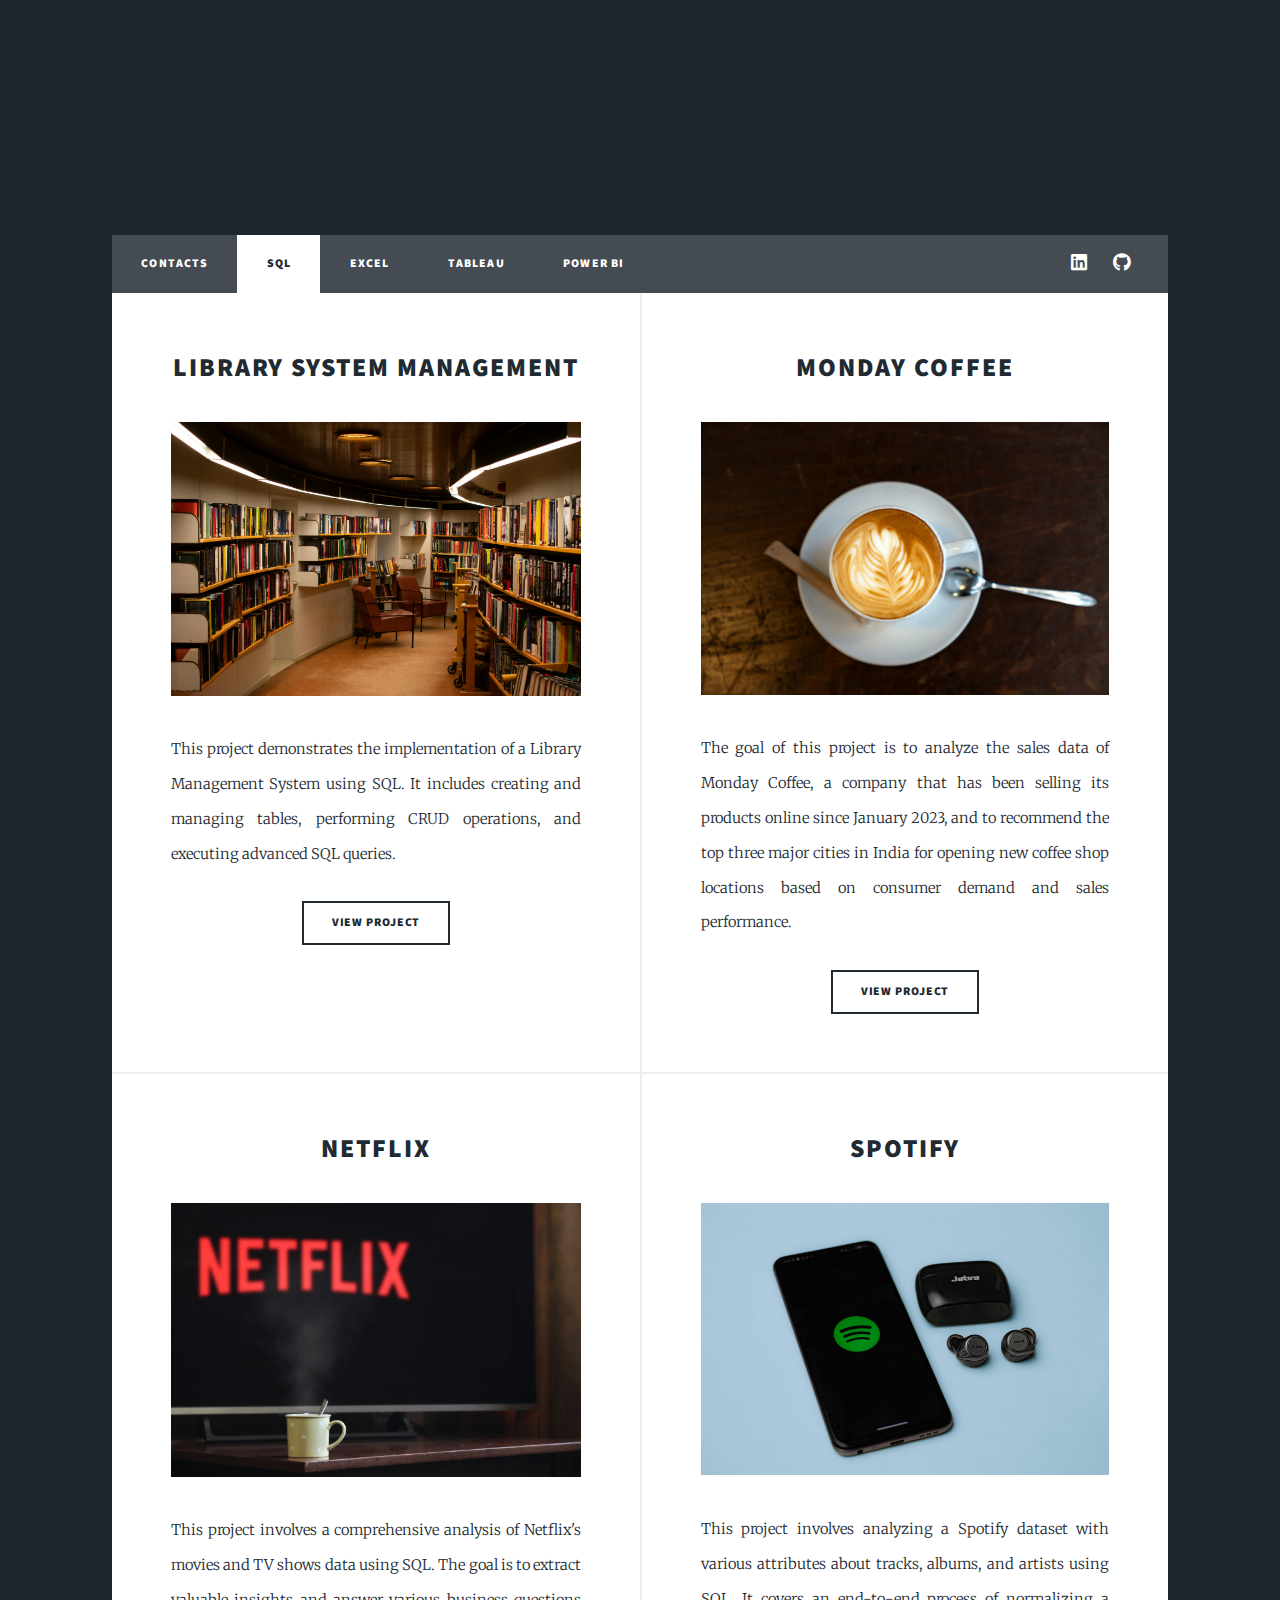
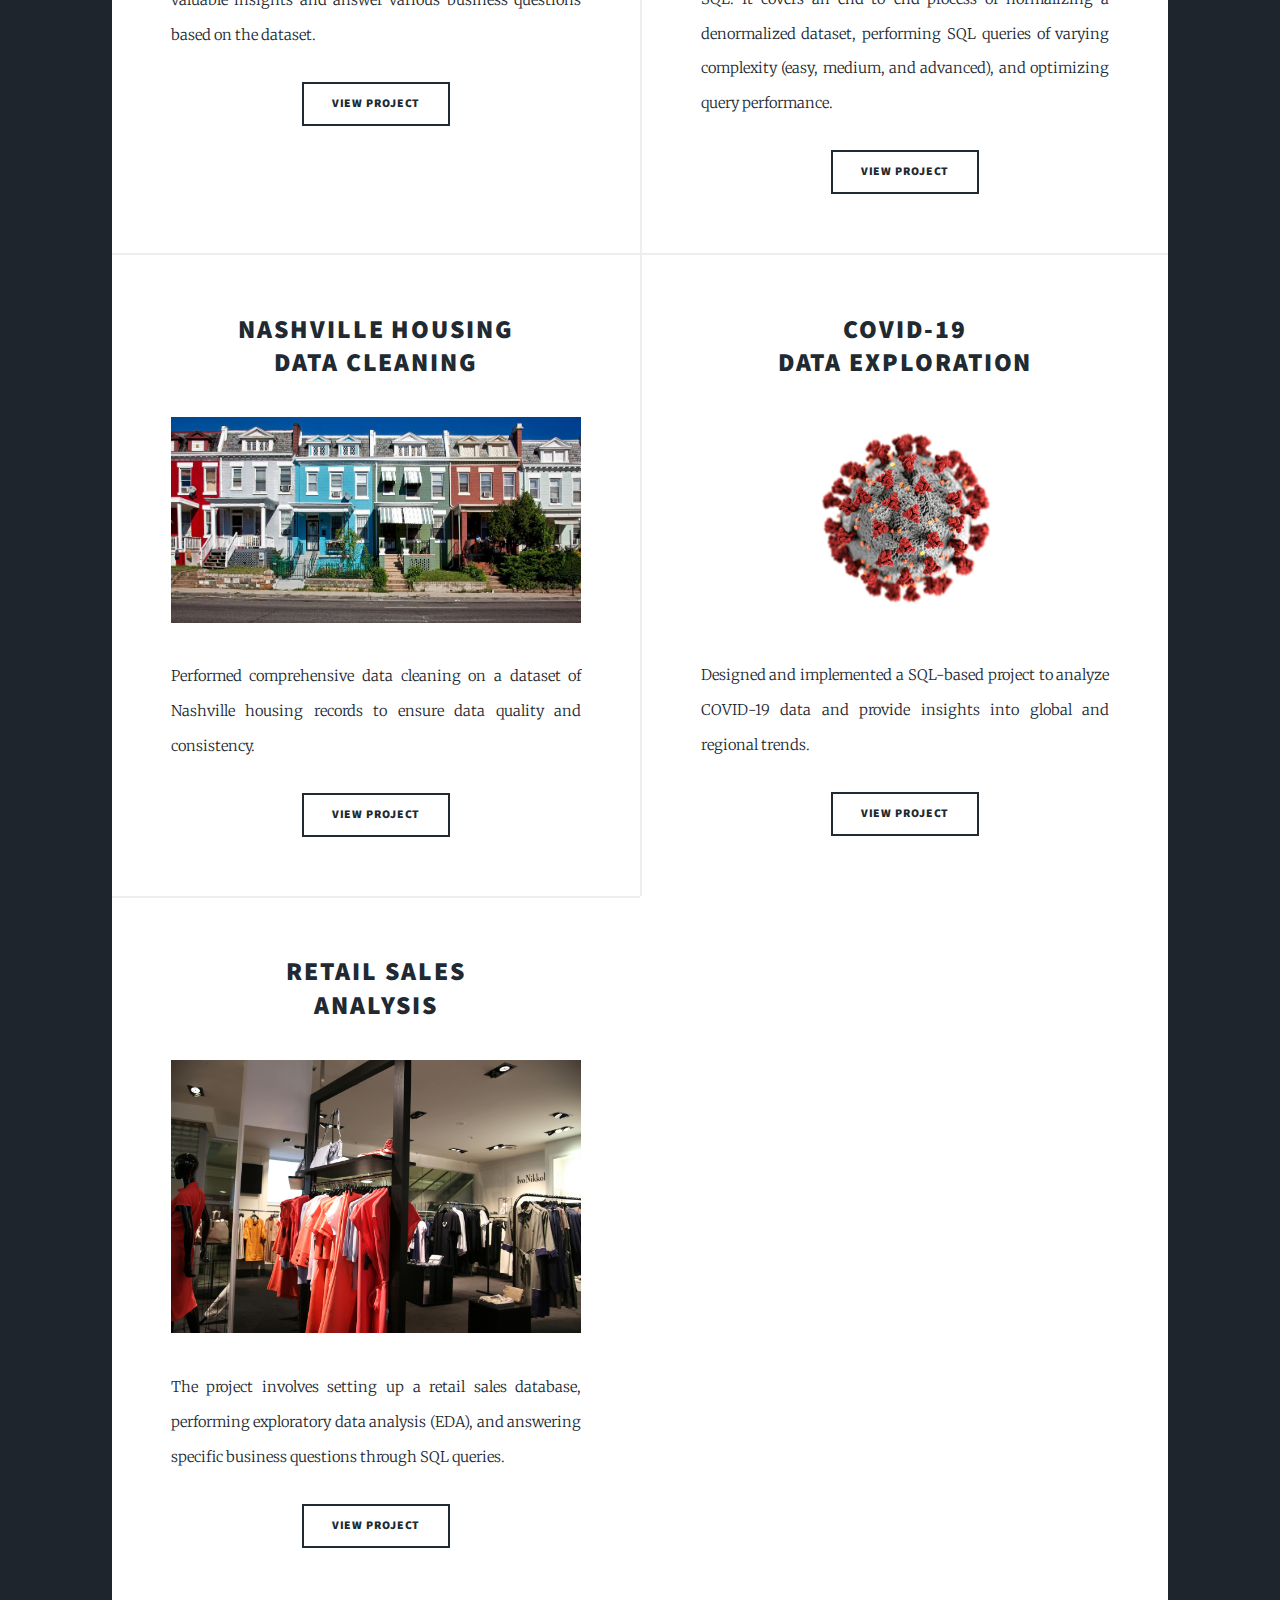
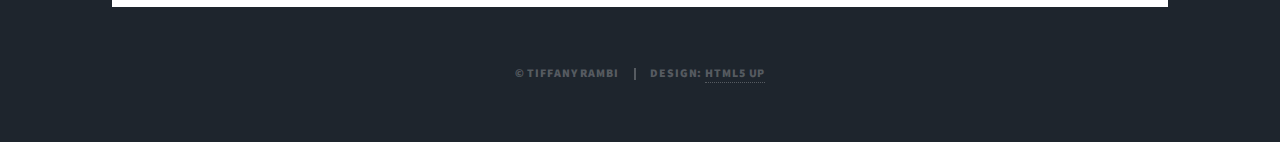
==== commit cb50f281: "Update index.html" ====
--- a/index.html
+++ b/index.html
@@ -24,7 +24,7 @@
 				<!-- Nav -->
 					<nav id="nav">
 						<ul class="links">
-							<li><a href="profile.html">Profile</a></li>
+							<li><a href="profile.html">Contacts</a></li>
 							<li class="active"><a href="index.html">SQL</a></li>
 							<li><a href="excel.html">Excel</a></li>
 							<li><a href="tableau.html">Tableau</a></li>
@@ -178,4 +178,4 @@
 			<script src="assets/js/main.js"></script>
 
 	</body>
-</html>+</html>
